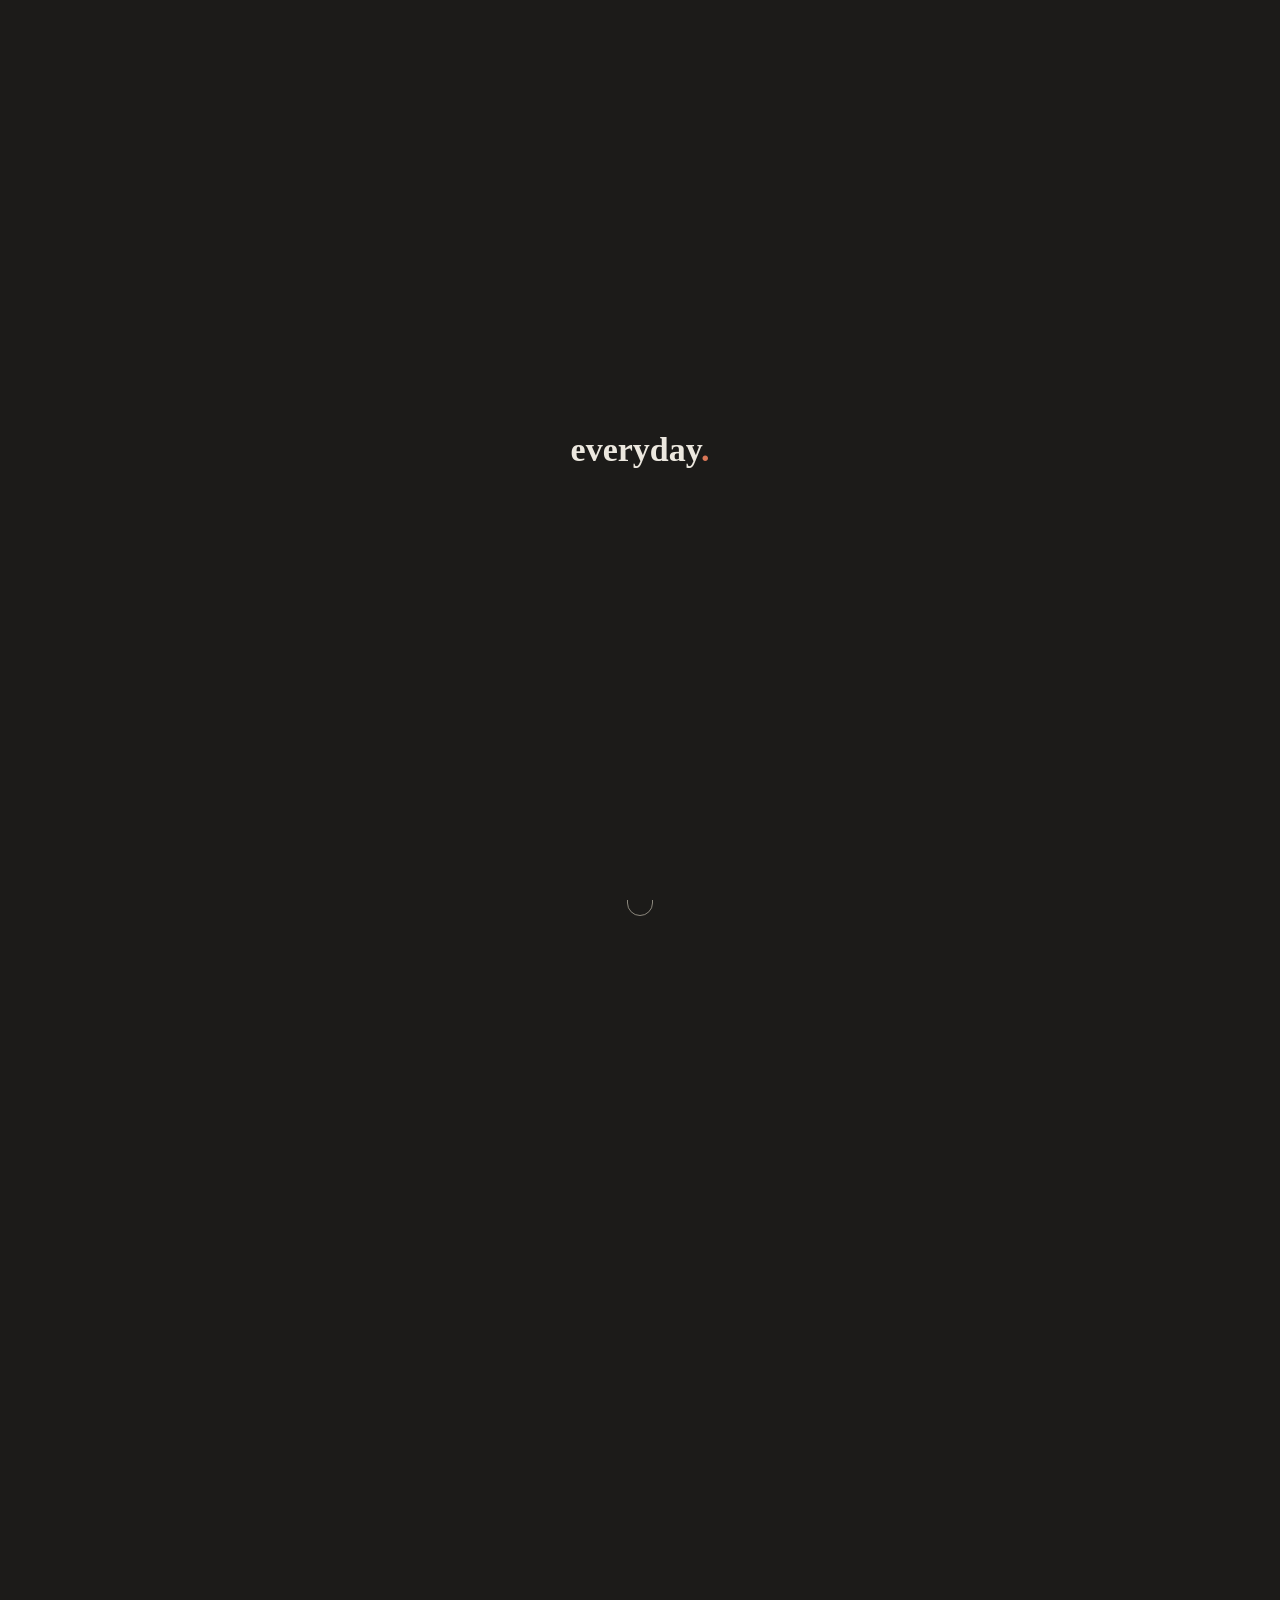
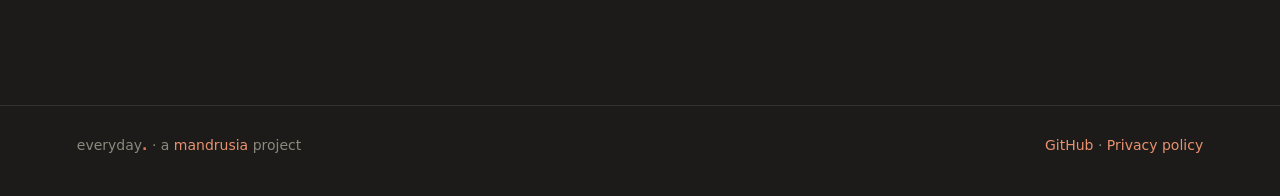
==== site/index.html @ 2f2ec6b8 "everyday. for Mac and Windows Native macOS app (SwiftUI), the Rust logic core and Tauri shell for Wi" ====
<!doctype html>
<html lang="en-AU">
<head>
<meta charset="utf-8">
<meta name="viewport" content="width=device-width, initial-scale=1">
<title>everyday. — mail, news and tasks in one calm place</title>
<meta name="description" content="A Mac app that sorts your inbox, reads the news you care about and writes your morning briefing. Open source, local-first, no account.">
<meta name="theme-color" content="#1c1b19">
<link rel="stylesheet" href="css/style.css">
<link rel="preload" href="assets/everyday-3d-icon.glb" as="fetch" crossorigin>
<script type="importmap">
{ "imports": { "three": "./vendor/three.module.min.js", "three/addons/": "./vendor/addons/" } }
</script>
<!-- DRAFT: placeholders to fill before launch are marked TODO in js/config.js -->
</head>
<body>
<div class="progress" aria-hidden="true"><i></i></div>
<canvas id="stage" aria-hidden="true"></canvas>
<div class="loading" id="loading" aria-hidden="true"><span>everyday<b>.</b></span></div>

<header class="nav" id="nav">
  <a class="brand" href="#top" aria-label="everyday. home">everyday<b>.</b></a>
  <nav aria-label="Primary">
    <a href="#mail">Mail</a><a href="#news">News</a><a href="#day">Your day</a><a href="#privacy">Privacy</a><a href="#get">Get it</a>
    <a class="pill" href="#get" data-buy>Get it · A$1</a>
  </nav>
</header>

<main id="top">
  <section class="panel hero left" data-pose="0.5 0 0.4 0.08 1.25">
    <div class="copy hero-copy">
      <p class="eyebrow reveal">For macOS · open source</p>
      <h1 class="reveal">Your mail, news and day.<br><em>In one calm place.</em></h1>
      <p class="lede reveal">everyday. sorts your inbox, reads the news you care about, and writes your morning briefing. It runs on your Mac with your own AI key. No account, no servers, no analytics.</p>
      <div class="cta reveal">
        <a class="btn primary" href="#get" data-buy>Get everyday. — A$1</a>
        <a class="btn" href="#get">Build it from source, free</a>
      </div>
      <p class="fine reveal">macOS 15 or later · Apple silicon and Intel</p>
    </div>
    <a class="scroll-hint" href="#mail" aria-label="Scroll to features"><span></span></a>
  </section>

  <section class="panel right" id="mail" data-pose="0.8 -0.68 -0.5 0.05 0.4">
    <div class="copy">
      <p class="eyebrow reveal">Mail</p>
      <h2 class="reveal">An inbox that triages itself.</h2>
      <p class="reveal">Every message is read and labelled: needs a reply, has a deadline, newsletter, promotion. The ones that matter float to the top, each with a one-line summary.</p>
      <ul class="ticks reveal">
        <li>Summaries of long threads, with the action items pulled out</li>
        <li>Reply drafts in three tones. You edit, you press send.</li>
        <li><strong>Never sends, archives or deletes without your approval</strong></li>
        <li>Connects with an app password: Gmail, iCloud, Fastmail, Yahoo or any IMAP server</li>
      </ul>
    </div>
    <figure class="shot reveal"><img src="img/today.jpg" alt="The Today screen of everyday. with a greeting, daily briefing, weather and priority lists" loading="lazy"><figcaption>Today: briefing, weather, inbox, news and tasks.</figcaption></figure>
  </section>

  <section class="panel left" id="news" data-pose="-0.8 -0.68 0.6 -0.06 0.4">
    <figure class="shot reveal"><img src="img/news.jpg" alt="The news reader of everyday. with a story list and a serif article view" loading="lazy"><figcaption>A reader built for long form, with a summary and the sources.</figcaption></figure>
    <div class="copy">
      <p class="eyebrow reveal">News</p>
      <h2 class="reveal">News that learns what you like.</h2>
      <p class="reveal">Real stories from sources you choose, with duplicates folded together and old stories dropped. Start by swiping through a deck: right for interested, left for not, up for love it.</p>
      <ul class="ticks reveal">
        <li>Summaries with a “why it matters” line, always linking the original</li>
        <li>Learns from what you read and save. All on your Mac.</li>
        <li>One story in ten comes from outside your usual bubble</li>
        <li>Add any RSS or Atom feed. Retrain whenever you like.</li>
      </ul>
    </div>
  </section>

  <section class="panel right" id="day" data-pose="0.8 -0.68 -1.0 0.1 0.4">
    <div class="copy">
      <p class="eyebrow reveal">Your day</p>
      <h2 class="reveal">Tasks found for you.<br>A briefing every morning.</h2>
      <p class="reveal">Deadlines and to-dos in your email become suggestions you accept or dismiss. Each morning the app writes a short note: what needs you, what’s on the calendar, the weather, and the stories that matter.</p>
      <ul class="ticks reveal">
        <li>Reminders and optional sync with Apple Reminders</li>
        <li>Ask the built-in assistant about your mail, tasks and news</li>
        <li>A menu bar item shows what needs you right now</li>
      </ul>
    </div>
    <div class="stack reveal" aria-hidden="true">
      <div class="chip a"><b>Needs reply</b> Dana · Thursday roadmap sync</div>
      <div class="chip b"><b>Deadline</b> Sign lease renewal · Fri</div>
      <div class="chip c"><b>Suggested task</b> Pay invoice #2041</div>
    </div>
  </section>

  <section class="panel left" id="privacy" data-pose="0.55 0 3.4 0.04 1.05">
    <div class="copy wide">
      <p class="eyebrow reveal">Privacy</p>
      <h2 class="reveal">Private by design.</h2>
      <p class="reveal">everyday. has no servers. Your mail, tasks and preferences live in a database on your Mac. Passwords and keys live in the macOS Keychain.</p>
      <div class="grid reveal">
        <div><h3>Stays on your Mac</h3><p>Mail, tasks, interests, saved stories and everything the app has learned about you.</p></div>
        <div><h3>Goes to your providers</h3><p>Mail from your mail provider. Articles from their publishers. Your city name to a weather service.</p></div>
        <div><h3>Goes to an AI only if you add a key</h3><p>You choose Gemini, Claude, OpenAI, a local model or Apple’s on-device model. A log shows every request and the exact text sent.</p></div>
        <div><h3>Never</h3><p>No account, no tracking, no analytics, no ads. The source is public so you can check.</p></div>
      </div>
    </div>
  </section>

  <section class="panel center" id="get" data-pose="0.9 0.62 0.3 0.1 0.45">
    <p class="eyebrow reveal">Get it</p>
    <h2 class="reveal">Same app, two ways.</h2>
    <div class="cards reveal">
      <article class="card feature">
        <h3>The app</h3>
        <p class="price">A$1</p>
        <p>A ready-to-run download. Drag to Applications and go. It helps keep the project alive.</p>
        <a class="btn primary" href="#" data-buy>Buy for A$1</a>
        <small>One-off payment. Updates included.</small>
      </article>
      <article class="card">
        <h3>The source</h3>
        <p class="price">Free</p>
        <p>Clone the repository and build it yourself. It’s the same code and the same app.</p>
        <pre><code>git clone <span data-repo-url>github.com/…/everyday</span>
cd everyday
./Scripts/bundle.sh</code></pre>
        <a class="btn" href="#" data-repo>View on GitHub</a>
        <small>Needs the Xcode command line tools.</small>
      </article>
    </div>
    <p class="fine reveal">For Apple silicon and Intel Macs on macOS 15 or later. Windows isn’t available yet.</p>
  </section>

  <section class="panel faq" data-pose="0.9 -0.7 0.2 0.1 0.4">
    <h2 class="reveal">Questions</h2>
    <div class="qa reveal">
      <details><summary>Why does macOS say it can’t verify the app?</summary><p>The app isn’t signed with a paid Apple Developer ID yet. Open it once with right-click → Open, or go to System Settings → Privacy &amp; Security and press “Open Anyway”. You only do this once. Building from source avoids the warning.</p></details>
      <details><summary>Which AI does it use, and what does that cost?</summary><p>Your own. Add a key for Gemini, Claude or OpenAI, point it at a local model such as Ollama, or use Apple’s on-device model. You pay your provider directly, and Gemini has a free tier. The app works without any AI too: news, tasks and the inbox still run.</p></details>
      <details><summary>Does my email get sent to an AI?</summary><p>Only if you add a key, and only what you can see in the activity log. You can send subject lines and short snippets instead of full bodies, and signatures and quoted replies are always stripped first.</p></details>
      <details><summary>Which mail accounts work?</summary><p>Anything with IMAP and an app password: Gmail, iCloud, Fastmail, Yahoo and more. Microsoft no longer allows app passwords on most Outlook accounts, so Outlook isn’t supported yet.</p></details>
      <details><summary>Is there a Windows version?</summary><p>Not yet. This version is built natively for the Mac.</p></details>
    </div>
  </section>
</main>

<footer class="foot">
  <span>everyday<b>.</b> · a <a href="https://mandrusia.tech">mandrusia</a> project</span>
  <span><a href="#" data-repo>GitHub</a> · <a href="privacy.html">Privacy policy</a></span>
</footer>

<script src="vendor/gsap.min.js"></script>
<script src="vendor/ScrollTrigger.min.js"></script>
<script type="module" src="js/main.js"></script>
</body>
</html>
---- site/css/style.css ----
:root {
  --bg: #1c1b19; --raised: #25231f; --line: #33312c; --text: #ece8df; --text2: #a39e92; --text3: #8c887d;
  --accent: #d97757; --accent-text: #e8916f; --on-accent: #1c1b19;
  --serif: ui-serif, "New York", "Iowan Old Style", Georgia, serif;
  --sans: -apple-system, BlinkMacSystemFont, "SF Pro Text", "Segoe UI", system-ui, sans-serif;
}
* { box-sizing: border-box; }
html { scroll-behavior: smooth; background: var(--bg); }
body { margin: 0; color: var(--text); font: 17px/1.6 var(--sans); -webkit-font-smoothing: antialiased; overflow-x: hidden; }
a { color: var(--accent-text); text-decoration: none; }
a:hover { text-decoration: underline; }
b, strong { font-weight: 600; }
:focus-visible { outline: 2px solid var(--accent); outline-offset: 3px; border-radius: 6px; }

#stage { position: fixed; inset: 0; width: 100vw; height: 100vh; z-index: 0; pointer-events: none; }
.no-webgl #stage { display: none; }
.loading { position: fixed; inset: 0; z-index: 50; display: grid; place-items: center; background: var(--bg); font: 600 34px var(--serif); transition: opacity .6s ease .1s, visibility .6s; }
.loading b { color: var(--accent); }
.loaded .loading { opacity: 0; visibility: hidden; }

.progress { position: fixed; top: 0; left: 0; right: 0; height: 2px; z-index: 40; }
.progress i { display: block; height: 100%; width: 100%; background: var(--accent); transform-origin: left; transform: scaleX(0); }

.nav { position: fixed; top: 0; left: 0; right: 0; z-index: 30; display: flex; align-items: center; justify-content: space-between; padding: 16px clamp(18px, 4vw, 48px); transition: background .3s, backdrop-filter .3s, border-color .3s; border-bottom: 1px solid transparent; }
.nav.solid { background: rgba(28, 27, 25, .82); backdrop-filter: blur(14px); -webkit-backdrop-filter: blur(14px); border-color: var(--line); }
.brand { font: 600 24px var(--serif); color: var(--text); }
.brand b, .foot b { color: var(--accent); }
.nav nav { display: flex; align-items: center; gap: 22px; font-size: 15px; }
.nav nav a { color: var(--text2); }
.nav nav a:hover { color: var(--text); text-decoration: none; }
.pill { color: var(--on-accent) !important; background: var(--accent); padding: 7px 16px; border-radius: 999px; font-weight: 600; transition: transform .2s; }
.pill:hover { transform: translateY(-1px); }

main { position: relative; z-index: 2; }
.panel { min-height: 100vh; display: flex; align-items: center; gap: clamp(24px, 5vw, 80px); padding: 110px clamp(20px, 6vw, 96px); position: relative; }
.panel.center { flex-direction: column; justify-content: center; text-align: center; }
.panel.right { flex-direction: row; justify-content: flex-end; }
.panel.left { justify-content: flex-start; }
.copy { max-width: 520px; }
.copy.wide { max-width: 760px; }
.eyebrow { margin: 0 0 12px; font: 600 12.5px/1 var(--sans); letter-spacing: .16em; text-transform: uppercase; color: var(--accent-text); }
h1, h2, h3 { font-family: var(--serif); font-weight: 450; letter-spacing: -.015em; margin: 0 0 .5em; line-height: 1.08; }
h1 { font-size: clamp(42px, 7.2vw, 96px); }
h1 em, h2 em { font-weight: 400; }
h2 { font-size: clamp(32px, 4.4vw, 58px); }
h3 { font-size: 22px; font-weight: 500; }
p { margin: 0 0 1em; color: var(--text2); }
.lede { max-width: 640px; font-size: clamp(17px, 1.7vw, 21px); }
.fine { font-size: 14px; color: var(--text3); }
.cta { display: flex; flex-wrap: wrap; gap: 12px; margin: 8px 0 18px; }
.center .cta { justify-content: center; }
.hero-copy { max-width: 600px; }
.btn { display: inline-flex; align-items: center; justify-content: center; min-height: 46px; padding: 0 22px; border-radius: 10px; background: #2d2b27; color: var(--text); font-weight: 600; font-size: 16px; border: 1px solid var(--line); transition: transform .2s, background .2s; }
.btn:hover { text-decoration: none; transform: translateY(-2px); background: #34322d; }
.btn.primary { background: var(--accent); color: var(--on-accent); border-color: transparent; }
.btn.primary:hover { background: #e48a6c; }

.ticks { list-style: none; padding: 0; margin: 0; display: grid; gap: 10px; }
.ticks li { position: relative; padding-left: 28px; color: var(--text2); }
.ticks li::before { content: ""; position: absolute; left: 4px; top: .62em; width: 8px; height: 8px; border-radius: 50%; background: var(--accent); }
.ticks strong { color: var(--text); }

.shot { margin: 0; flex: 1 1 0; min-width: 0; max-width: 640px; }
.shot img { width: 100%; display: block; border-radius: 12px; border: 1px solid var(--line); background: var(--raised); transition: transform .5s cubic-bezier(.2, .7, .2, 1); }
.shot:hover img { transform: translateY(-4px) scale(1.01); }
.shot figcaption { margin-top: 10px; font-size: 14px; color: var(--text3); }

.stack { display: grid; gap: 12px; flex: 0 1 360px; }
.chip { background: var(--raised); border: 1px solid var(--line); border-radius: 12px; padding: 14px 16px; color: var(--text2); font-size: 15px; transition: transform .4s cubic-bezier(.2, .7, .2, 1); }
.chip b { display: inline-block; margin-right: 8px; padding: 1px 8px; border-radius: 5px; font-size: 12px; background: #3b2a22; color: #e8a184; }
.chip.b b { background: #3e2523; color: #ee9e96; } .chip.c b { background: #26303a; color: #9dbad0; }
.stack:hover .chip.a { transform: translateX(8px); } .stack:hover .chip.b { transform: translateX(-6px); } .stack:hover .chip.c { transform: translateX(10px); }

.grid { display: grid; grid-template-columns: repeat(2, minmax(0, 1fr)); gap: 14px; margin-top: 18px; }
.grid > div { background: rgba(37, 35, 31, .86); border: 1px solid var(--line); border-radius: 12px; padding: 18px 20px; transition: transform .3s, border-color .3s; }
.grid > div:hover { transform: translateY(-3px); border-color: #4a463f; }
.grid h3 { font-size: 18px; margin-bottom: .3em; } .grid p { margin: 0; font-size: 15px; }

.cards { display: grid; grid-template-columns: repeat(2, minmax(0, 340px)); gap: 18px; margin: 20px 0; text-align: left; }
.card { background: rgba(37, 35, 31, .9); border: 1px solid var(--line); border-radius: 16px; padding: 26px; display: flex; flex-direction: column; gap: 4px; transition: transform .35s cubic-bezier(.2, .7, .2, 1), border-color .3s; transform-style: preserve-3d; }
.card:hover { transform: translateY(-4px); border-color: #4a463f; }
.card.feature { border-color: rgba(217, 119, 87, .55); }
.card .price { font: 450 54px/1 var(--serif); color: var(--text); margin: 4px 0 10px; }
.card pre { margin: 6px 0 14px; padding: 12px 14px; background: #171614; border: 1px solid var(--line); border-radius: 10px; overflow-x: auto; font: 13px/1.5 ui-monospace, "SF Mono", Menlo, monospace; color: var(--text2); }
.card small { margin-top: 10px; color: var(--text3); }
.card .btn { margin-top: auto; }

.faq { flex-direction: column; align-items: flex-start; justify-content: center; }
.qa { width: min(760px, 100%); }
details { border-top: 1px solid var(--line); padding: 4px 0; }
details:last-child { border-bottom: 1px solid var(--line); }
summary { cursor: pointer; list-style: none; padding: 16px 28px 16px 0; font: 500 19px var(--serif); position: relative; color: var(--text); }
summary::-webkit-details-marker { display: none; }
summary::after { content: "+"; position: absolute; right: 4px; top: 50%; transform: translateY(-50%); font: 300 26px var(--sans); color: var(--accent-text); transition: transform .25s; }
details[open] summary::after { transform: translateY(-50%) rotate(45deg); }
details p { padding-bottom: 8px; }

.foot { position: relative; z-index: 2; display: flex; justify-content: space-between; flex-wrap: wrap; gap: 8px; padding: 28px clamp(20px, 6vw, 96px) 40px; color: var(--text3); font-size: 14px; border-top: 1px solid var(--line); background: var(--bg); }

.scroll-hint { position: absolute; bottom: 28px; left: 50%; width: 26px; height: 42px; margin-left: -13px; border: 1.5px solid var(--text3); border-radius: 14px; }
.scroll-hint span { position: absolute; left: 50%; top: 8px; width: 3px; height: 8px; margin-left: -1.5px; border-radius: 2px; background: var(--accent); animation: wheel 1.8s ease-in-out infinite; }
@keyframes wheel { 0% { opacity: 0; transform: translateY(0); } 30% { opacity: 1; } 100% { opacity: 0; transform: translateY(14px); } }

.reveal { opacity: 0; transform: translateY(28px); transition: opacity .8s cubic-bezier(.2, .7, .2, 1), transform .8s cubic-bezier(.2, .7, .2, 1); }
.reveal.in { opacity: 1; transform: none; }
.copy .reveal:nth-child(2) { transition-delay: .07s; } .copy .reveal:nth-child(3) { transition-delay: .14s; } .copy .reveal:nth-child(4) { transition-delay: .21s; }

@media (max-width: 860px) {
  .nav nav a:not(.pill) { display: none; }
  .panel, .panel.right, .panel.left { flex-direction: column; justify-content: center; align-items: flex-start; padding-top: 100px; }
  .panel.right .copy, .panel.left .copy { order: 0; background: rgba(28, 27, 25, .78); border-radius: 16px; padding: 18px; margin: -18px; }
  .panel.center { align-items: center; }
  .grid, .cards { grid-template-columns: 1fr; }
  .shot { max-width: 100%; }
}
@media (prefers-reduced-motion: reduce) {
  html { scroll-behavior: auto; }
  .reveal { opacity: 1; transform: none; transition: none; }
  .scroll-hint span { animation: none; }
}
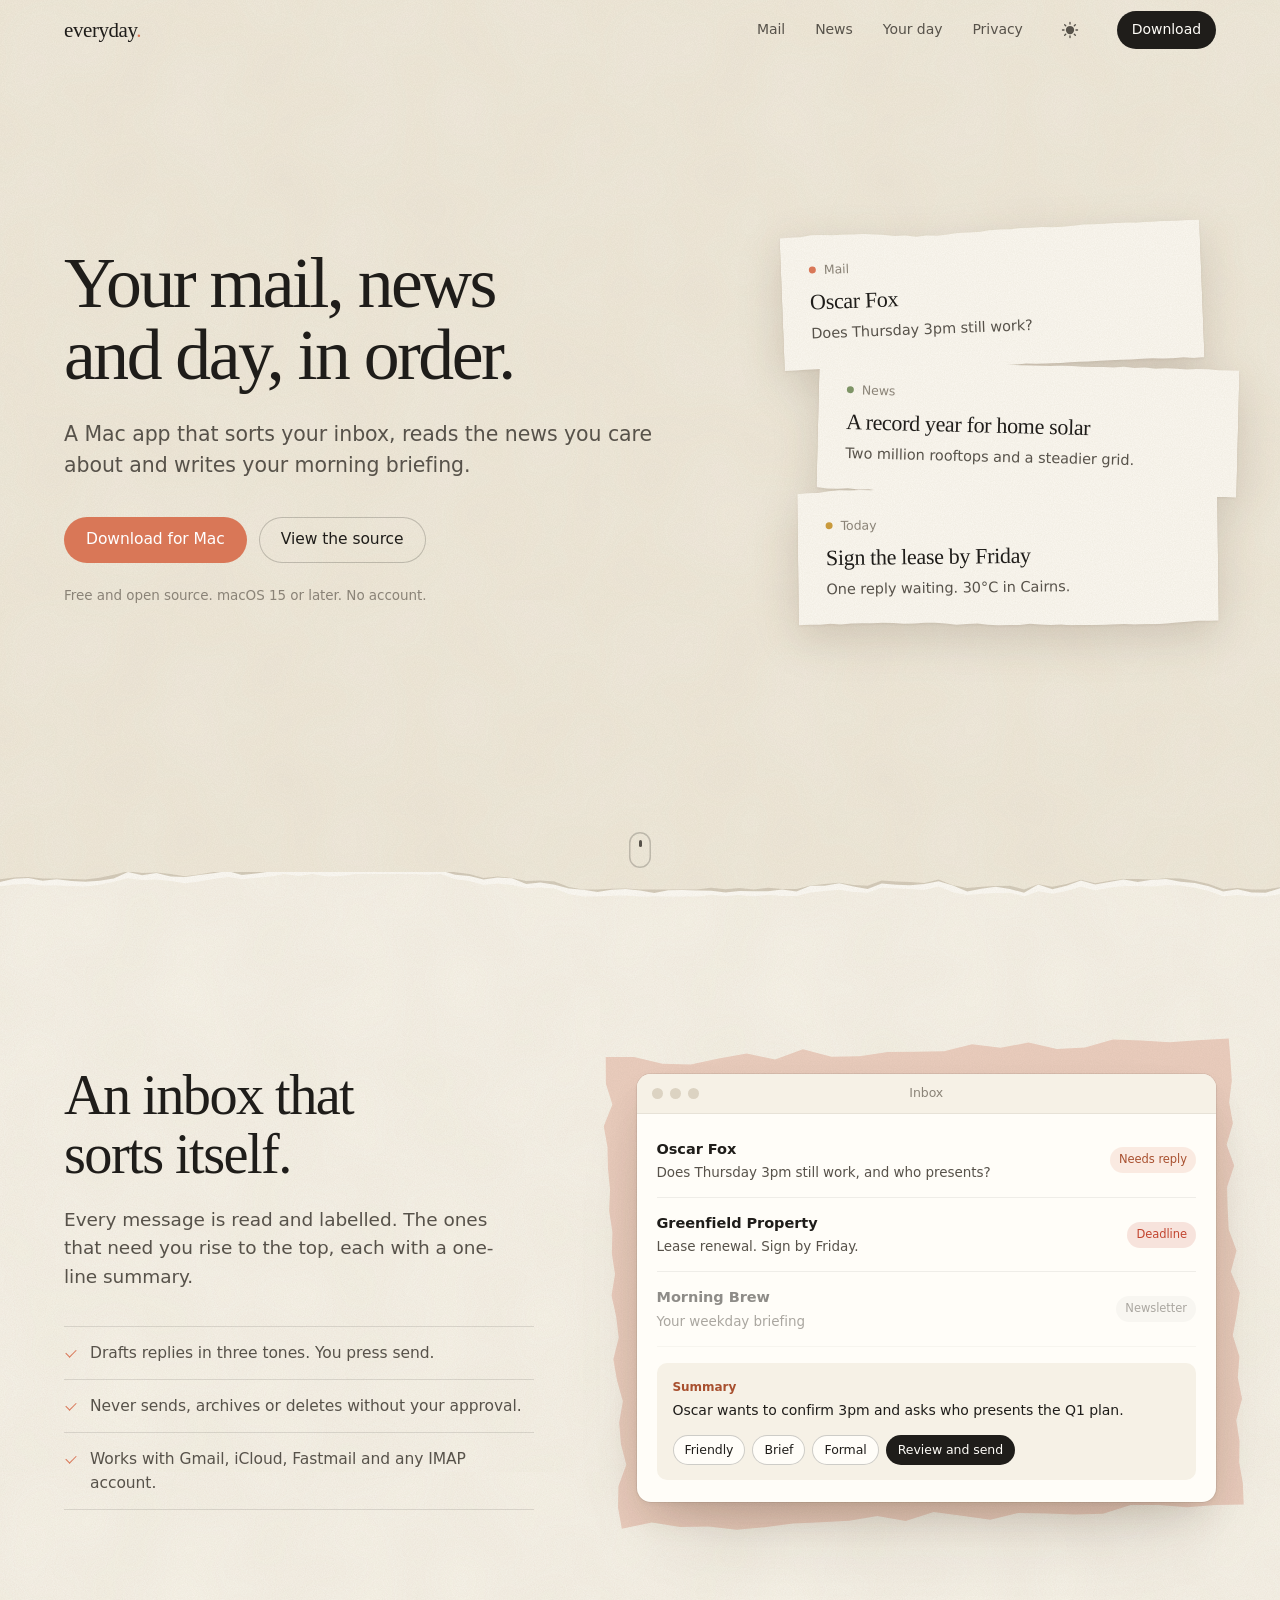
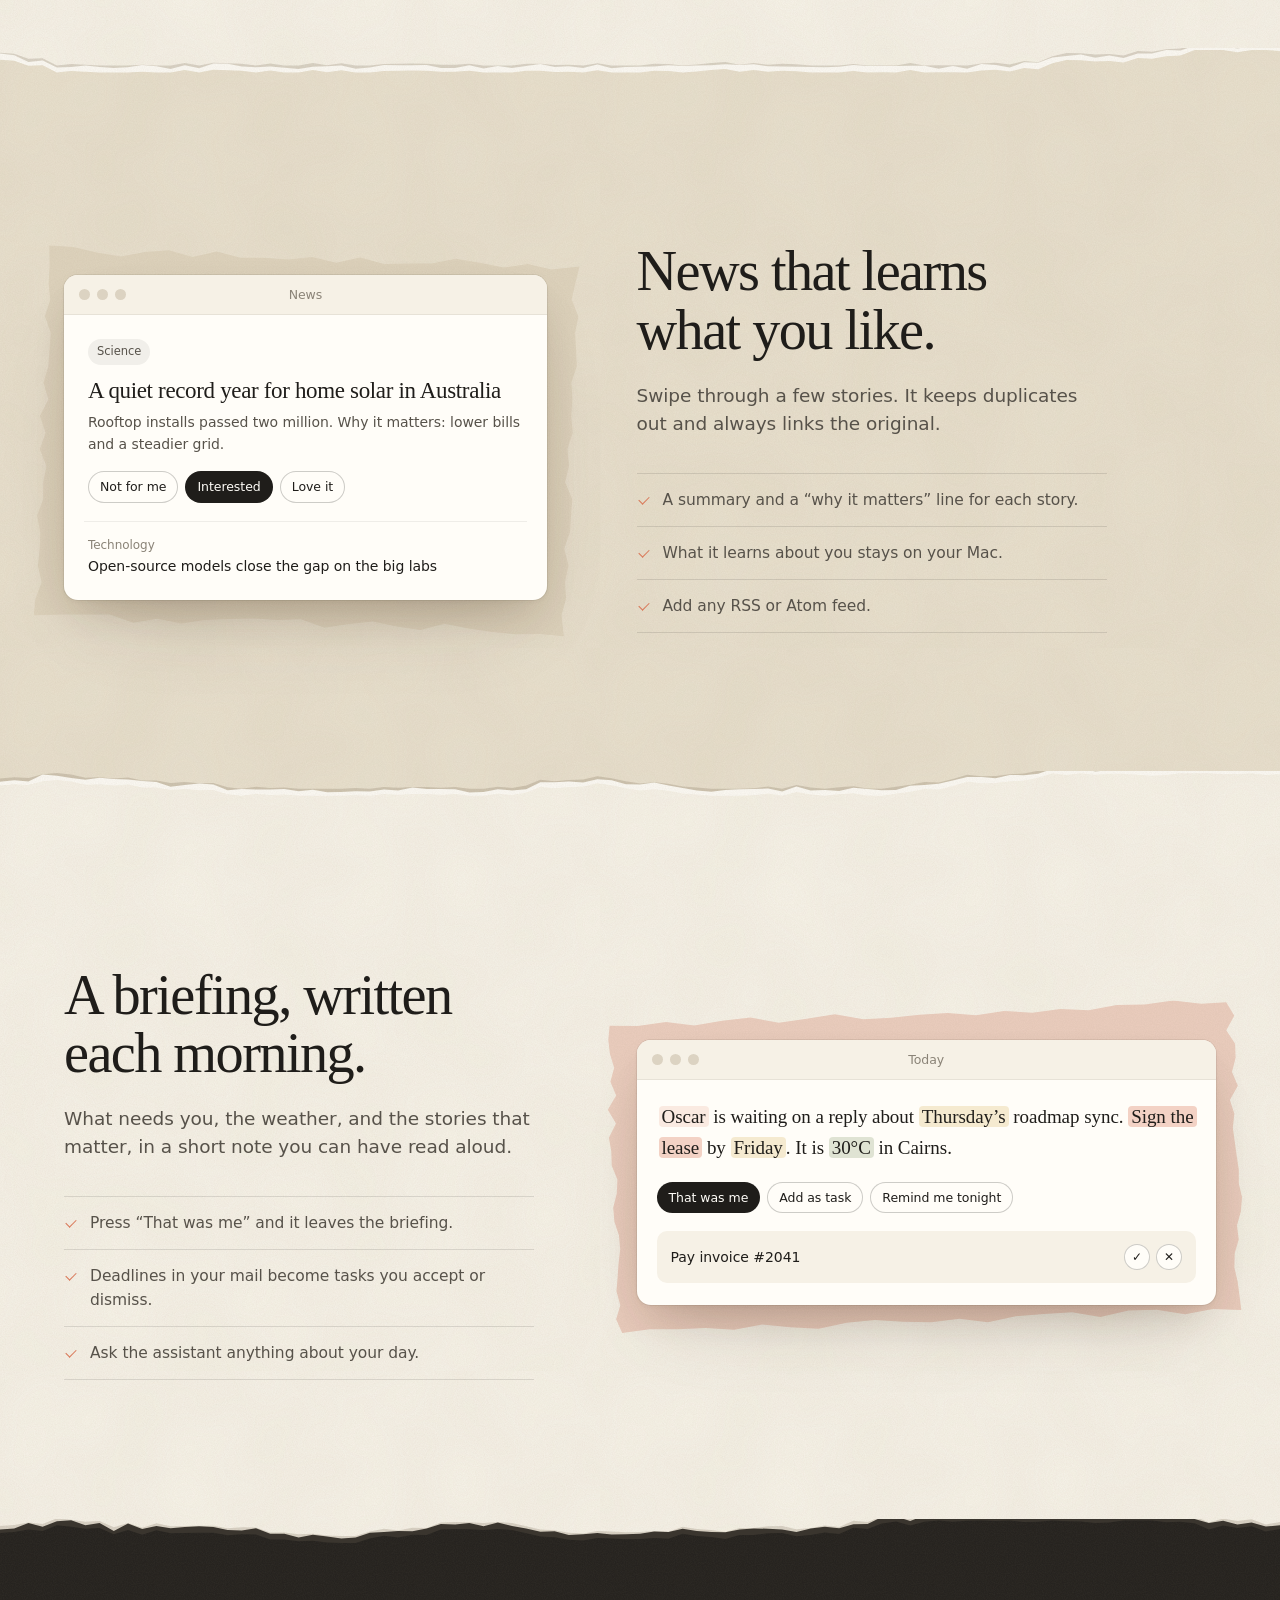
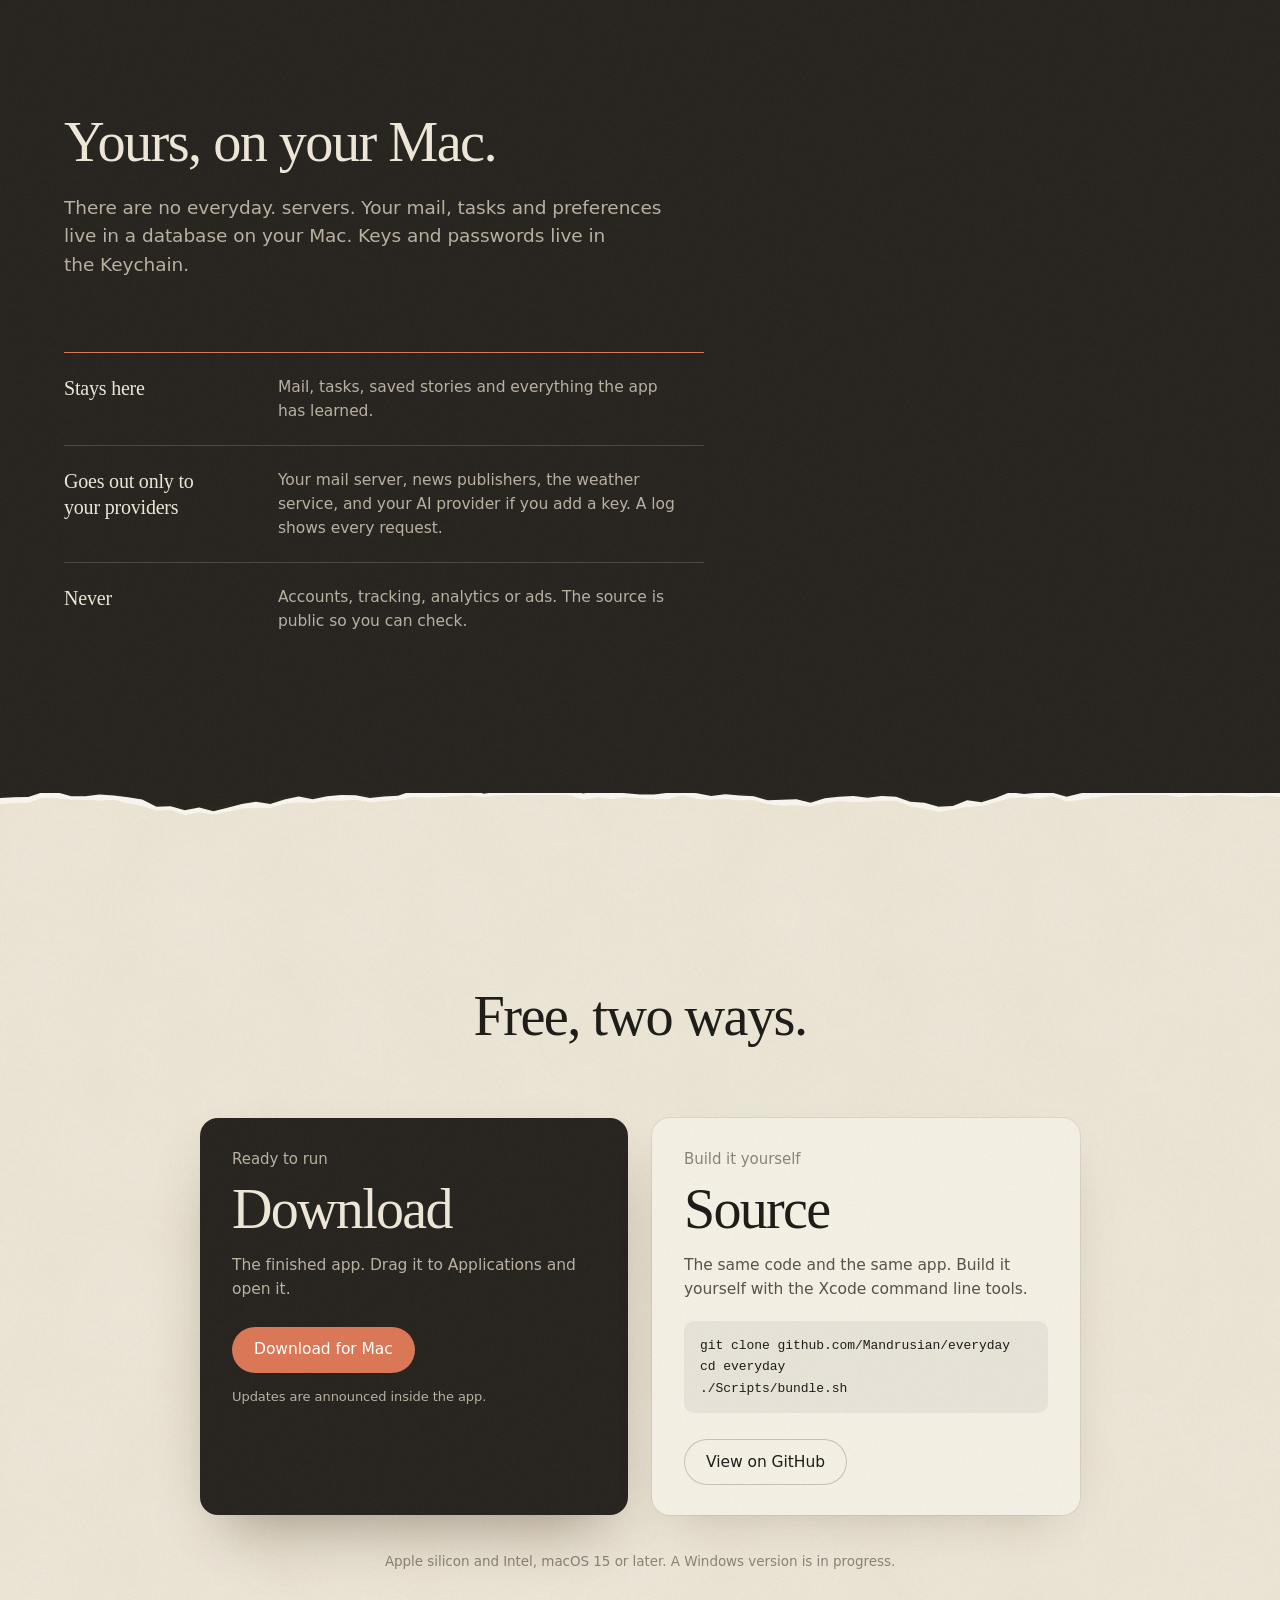
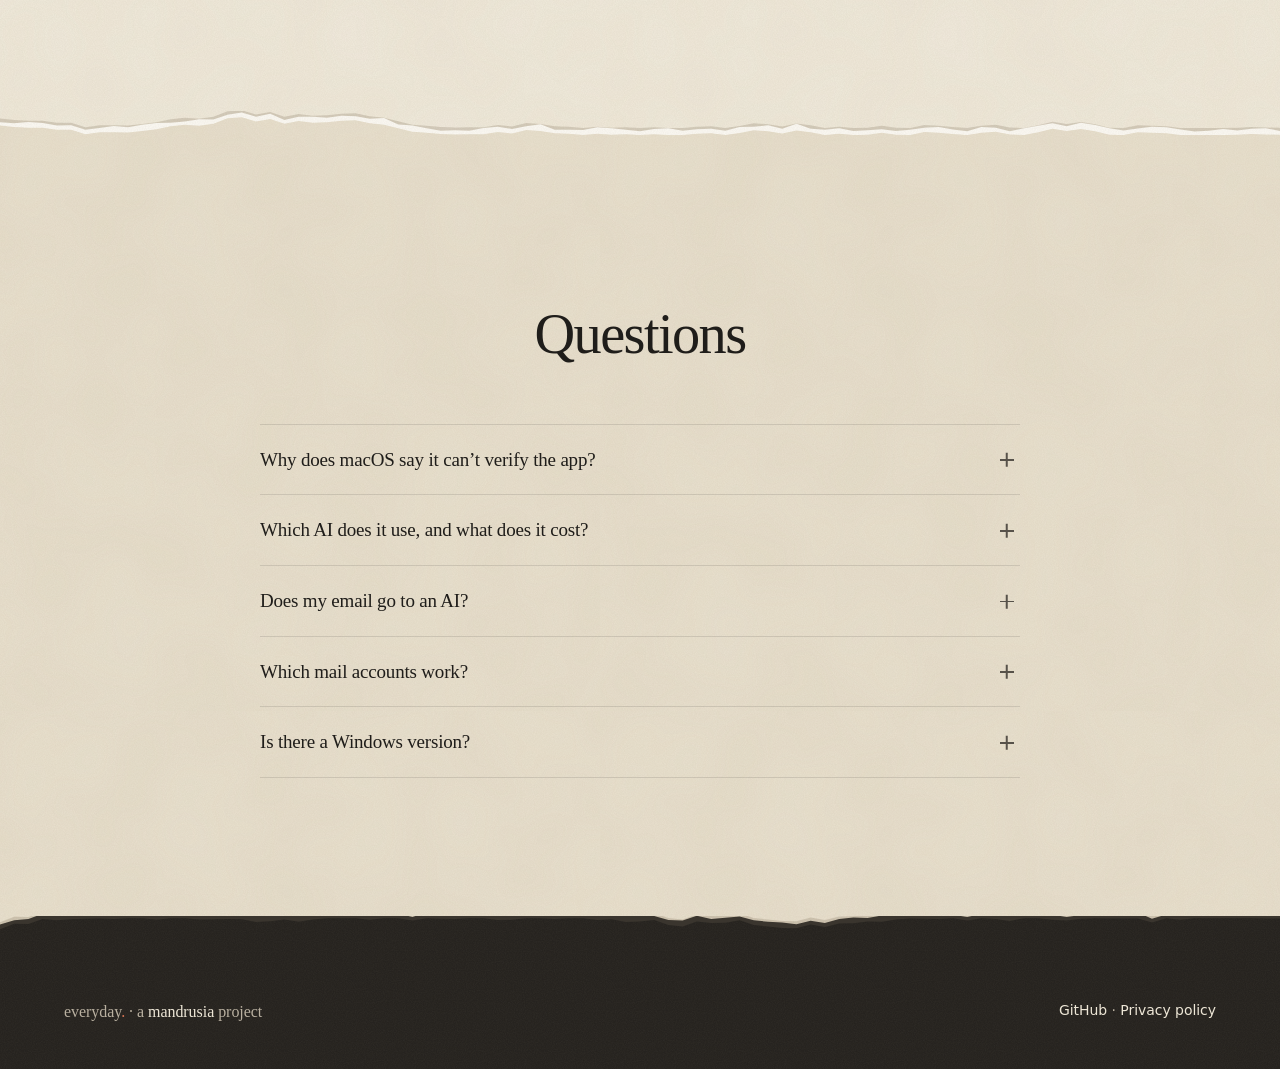
==== commit 5432b8fe: "Redesign the site, make everyday. free, polish the README - Site: paper textures, torn-paper section" ====
--- a/site/index.html
+++ b/site/index.html
@@ -3,150 +3,181 @@
 <head>
 <meta charset="utf-8">
 <meta name="viewport" content="width=device-width, initial-scale=1">
-<title>everyday. — mail, news and tasks in one calm place</title>
+<title>everyday. | Mail, news and your day, in order</title>
 <meta name="description" content="A Mac app that sorts your inbox, reads the news you care about and writes your morning briefing. Open source, local-first, no account.">
-<meta name="theme-color" content="#1c1b19">
+<meta name="theme-color" content="#f1ebdd">
+<meta name="color-scheme" content="light dark">
+<script>(function(){var d=document.documentElement,t=null;d.classList.add('js');try{t=localStorage.getItem('theme')}catch(e){}if(t==='light'||t==='dark')d.dataset.theme=t;d.dataset.mode=t||(matchMedia('(prefers-color-scheme: dark)').matches?'dark':'light')})()</script>
 <link rel="stylesheet" href="css/style.css">
-<link rel="preload" href="assets/everyday-3d-icon.glb" as="fetch" crossorigin>
-<script type="importmap">
-{ "imports": { "three": "./vendor/three.module.min.js", "three/addons/": "./vendor/addons/" } }
-</script>
 <!-- DRAFT: placeholders to fill before launch are marked TODO in js/config.js -->
 </head>
 <body>
 <div class="progress" aria-hidden="true"><i></i></div>
-<canvas id="stage" aria-hidden="true"></canvas>
-<div class="loading" id="loading" aria-hidden="true"><span>everyday<b>.</b></span></div>
 
 <header class="nav" id="nav">
   <a class="brand" href="#top" aria-label="everyday. home">everyday<b>.</b></a>
   <nav aria-label="Primary">
-    <a href="#mail">Mail</a><a href="#news">News</a><a href="#day">Your day</a><a href="#privacy">Privacy</a><a href="#get">Get it</a>
-    <a class="pill" href="#get" data-buy>Get it · A$1</a>
+    <a href="#mail">Mail</a><a href="#news">News</a><a href="#day">Your day</a><a href="#privacy">Privacy</a>
+    <button class="theme" type="button" aria-label="Switch to dark mode"><svg viewBox="0 0 24 24" aria-hidden="true"><mask id="moon"><rect width="24" height="24" fill="#fff"/><circle class="cut" cx="25" cy="3" r="7" fill="#000"/></mask><circle cx="12" cy="12" r="5.5" fill="currentColor" mask="url(#moon)"/><path class="rays" d="M12 2v2M12 20v2M2 12h2M20 12h2M4.9 4.9l1.4 1.4M17.7 17.7l1.4 1.4M4.9 19.1l1.4-1.4M17.7 6.3l1.4-1.4" stroke="currentColor" stroke-width="1.8" stroke-linecap="round"/></svg></button>
+    <a class="pill" href="#get" data-download>Download</a>
   </nav>
 </header>
 
 <main id="top">
-  <section class="panel hero left" data-pose="0.5 0 0.4 0.08 1.25">
-    <div class="copy hero-copy">
-      <p class="eyebrow reveal">For macOS · open source</p>
-      <h1 class="reveal">Your mail, news and day.<br><em>In one calm place.</em></h1>
-      <p class="lede reveal">everyday. sorts your inbox, reads the news you care about, and writes your morning briefing. It runs on your Mac with your own AI key. No account, no servers, no analytics.</p>
-      <div class="cta reveal">
-        <a class="btn primary" href="#get" data-buy>Get everyday. — A$1</a>
-        <a class="btn" href="#get">Build it from source, free</a>
+
+  <section class="sheet hero">
+    <div class="bg" aria-hidden="true"></div>
+    <div class="wrap hero-grid">
+      <div class="hero-copy">
+        <h1 class="hl">Your mail, news<br>and day, in order.</h1>
+        <p class="lede hl">A Mac app that sorts your inbox, reads the news you care about and writes your morning briefing.</p>
+        <div class="cta hl">
+          <a class="btn primary" href="#get" data-download>Download for Mac</a>
+          <a class="btn" href="#get" data-repo>View the source</a>
+        </div>
+        <p class="fine hl">Free and open source. macOS 15 or later. No account.</p>
       </div>
-      <p class="fine reveal">macOS 15 or later · Apple silicon and Intel</p>
+      <div class="slips" aria-hidden="true">
+        <div class="slip s1"><span class="k"><i></i>Mail</span><b>Oscar Fox</b><p>Does Thursday 3pm still work?</p></div>
+        <div class="slip s2"><span class="k"><i></i>News</span><b>A record year for home solar</b><p>Two million rooftops and a steadier grid.</p></div>
+        <div class="slip s3"><span class="k"><i></i>Today</span><b>Sign the lease by Friday</b><p>One reply waiting. 30°C in Cairns.</p></div>
+      </div>
     </div>
     <a class="scroll-hint" href="#mail" aria-label="Scroll to features"><span></span></a>
   </section>
 
-  <section class="panel right" id="mail" data-pose="0.8 -0.68 -0.5 0.05 0.4">
-    <div class="copy">
-      <p class="eyebrow reveal">Mail</p>
-      <h2 class="reveal">An inbox that triages itself.</h2>
-      <p class="reveal">Every message is read and labelled: needs a reply, has a deadline, newsletter, promotion. The ones that matter float to the top, each with a one-line summary.</p>
-      <ul class="ticks reveal">
-        <li>Summaries of long threads, with the action items pulled out</li>
-        <li>Reply drafts in three tones. You edit, you press send.</li>
-        <li><strong>Never sends, archives or deletes without your approval</strong></li>
-        <li>Connects with an app password: Gmail, iCloud, Fastmail, Yahoo or any IMAP server</li>
-      </ul>
-    </div>
-    <figure class="shot reveal"><img src="img/today.jpg" alt="The Today screen of everyday. with a greeting, daily briefing, weather and priority lists" loading="lazy"><figcaption>Today: briefing, weather, inbox, news and tasks.</figcaption></figure>
-  </section>
-
-  <section class="panel left" id="news" data-pose="-0.8 -0.68 0.6 -0.06 0.4">
-    <figure class="shot reveal"><img src="img/news.jpg" alt="The news reader of everyday. with a story list and a serif article view" loading="lazy"><figcaption>A reader built for long form, with a summary and the sources.</figcaption></figure>
-    <div class="copy">
-      <p class="eyebrow reveal">News</p>
-      <h2 class="reveal">News that learns what you like.</h2>
-      <p class="reveal">Real stories from sources you choose, with duplicates folded together and old stories dropped. Start by swiping through a deck: right for interested, left for not, up for love it.</p>
-      <ul class="ticks reveal">
-        <li>Summaries with a “why it matters” line, always linking the original</li>
-        <li>Learns from what you read and save. All on your Mac.</li>
-        <li>One story in ten comes from outside your usual bubble</li>
-        <li>Add any RSS or Atom feed. Retrain whenever you like.</li>
-      </ul>
+  <section class="sheet" id="mail" data-tear="1">
+    <div class="bg" aria-hidden="true"></div>
+    <div class="wrap split">
+      <div class="copy">
+        <h2>An inbox that sorts itself.</h2>
+        <p>Every message is read and labelled. The ones that need you rise to the top, each with a one-line summary.</p>
+        <ul class="facts">
+          <li>Drafts replies in three tones. You press send.</li>
+          <li>Never sends, archives or deletes without your approval.</li>
+          <li>Works with Gmail, iCloud, Fastmail and any IMAP account.</li>
+        </ul>
+      </div>
+      <figure class="win reveal" aria-label="The inbox: two conversations that need you at the top, a newsletter below">
+        <div class="bar"><i></i><i></i><i></i><span>Inbox</span></div>
+        <div class="ui">
+          <div class="mrow"><div><b>Oscar Fox</b><small>Does Thursday 3pm still work, and who presents?</small></div><span class="tag clay">Needs reply</span></div>
+          <div class="mrow"><div><b>Greenfield Property</b><small>Lease renewal. Sign by Friday.</small></div><span class="tag red">Deadline</span></div>
+          <div class="mrow dim"><div><b>Morning Brew</b><small>Your weekday briefing</small></div><span class="tag">Newsletter</span></div>
+          <div class="sum"><span class="k">Summary</span>Oscar wants to confirm 3pm and asks who presents the Q1 plan.<div class="btns"><span>Friendly</span><span>Brief</span><span>Formal</span><span class="go">Review and send</span></div></div>
+        </div>
+      </figure>
     </div>
   </section>
 
-  <section class="panel right" id="day" data-pose="0.8 -0.68 -1.0 0.1 0.4">
-    <div class="copy">
-      <p class="eyebrow reveal">Your day</p>
-      <h2 class="reveal">Tasks found for you.<br>A briefing every morning.</h2>
-      <p class="reveal">Deadlines and to-dos in your email become suggestions you accept or dismiss. Each morning the app writes a short note: what needs you, what’s on the calendar, the weather, and the stories that matter.</p>
-      <ul class="ticks reveal">
-        <li>Reminders and optional sync with Apple Reminders</li>
-        <li>Ask the built-in assistant about your mail, tasks and news</li>
-        <li>A menu bar item shows what needs you right now</li>
-      </ul>
-    </div>
-    <div class="stack reveal" aria-hidden="true">
-      <div class="chip a"><b>Needs reply</b> Dana · Thursday roadmap sync</div>
-      <div class="chip b"><b>Deadline</b> Sign lease renewal · Fri</div>
-      <div class="chip c"><b>Suggested task</b> Pay invoice #2041</div>
+  <section class="sheet" id="news" data-tear="2">
+    <div class="bg" aria-hidden="true"></div>
+    <div class="wrap split flip">
+      <div class="copy">
+        <h2>News that learns what you like.</h2>
+        <p>Swipe through a few stories. It keeps duplicates out and always links the original.</p>
+        <ul class="facts">
+          <li>A summary and a “why it matters” line for each story.</li>
+          <li>What it learns about you stays on your Mac.</li>
+          <li>Add any RSS or Atom feed.</li>
+        </ul>
+      </div>
+      <figure class="win reveal" aria-label="A news card with swipe buttons">
+        <div class="bar"><i></i><i></i><i></i><span>News</span></div>
+        <div class="ui">
+          <div class="ncard"><span class="tag">Science</span><h3>A quiet record year for home solar in Australia</h3><p>Rooftop installs passed two million. Why it matters: lower bills and a steadier grid.</p>
+            <div class="btns"><span>Not for me</span><span class="go">Interested</span><span>Love it</span></div></div>
+          <div class="nrow"><small>Technology</small>Open-source models close the gap on the big labs</div>
+        </div>
+      </figure>
     </div>
   </section>
 
-  <section class="panel left" id="privacy" data-pose="0.55 0 3.4 0.04 1.05">
-    <div class="copy wide">
-      <p class="eyebrow reveal">Privacy</p>
-      <h2 class="reveal">Private by design.</h2>
-      <p class="reveal">everyday. has no servers. Your mail, tasks and preferences live in a database on your Mac. Passwords and keys live in the macOS Keychain.</p>
-      <div class="grid reveal">
-        <div><h3>Stays on your Mac</h3><p>Mail, tasks, interests, saved stories and everything the app has learned about you.</p></div>
-        <div><h3>Goes to your providers</h3><p>Mail from your mail provider. Articles from their publishers. Your city name to a weather service.</p></div>
-        <div><h3>Goes to an AI only if you add a key</h3><p>You choose Gemini, Claude, OpenAI, a local model or Apple’s on-device model. A log shows every request and the exact text sent.</p></div>
-        <div><h3>Never</h3><p>No account, no tracking, no analytics, no ads. The source is public so you can check.</p></div>
+  <section class="sheet" id="day" data-tear="3">
+    <div class="bg" aria-hidden="true"></div>
+    <div class="wrap split">
+      <div class="copy">
+        <h2>A briefing, written each morning.</h2>
+        <p>What needs you, the weather, and the stories that matter, in a short note you can have read aloud.</p>
+        <ul class="facts">
+          <li>Press “That was me” and it leaves the briefing.</li>
+          <li>Deadlines in your mail become tasks you accept or dismiss.</li>
+          <li>Ask the assistant anything about your day.</li>
+        </ul>
+      </div>
+      <figure class="win reveal" aria-label="The daily briefing with reply buttons">
+        <div class="bar"><i></i><i></i><i></i><span>Today</span></div>
+        <div class="ui">
+          <p class="brief"><span class="hp">Oscar</span> is waiting on a reply about <span class="hd">Thursday’s</span> roadmap sync. <span class="hu">Sign the lease</span> by <span class="hd">Friday</span>. It is <span class="hn">30°C</span> in Cairns.</p>
+          <div class="btns left"><span class="go">That was me</span><span>Add as task</span><span>Remind me tonight</span></div>
+          <div class="trow"><span>Pay invoice #2041</span><span class="x"><b>✓</b><b>✕</b></span></div>
+        </div>
+      </figure>
+    </div>
+  </section>
+
+  <section class="sheet ink" id="privacy" data-tear="4">
+    <div class="bg" aria-hidden="true"></div>
+    <div class="wrap">
+      <h2>Yours, on your Mac.</h2>
+      <p class="sub">There are no everyday. servers. Your mail, tasks and preferences live in a database on your Mac. Keys and passwords live in the Keychain.</p>
+      <div class="trio">
+        <div><h3>Stays here</h3><p>Mail, tasks, saved stories and everything the app has learned.</p></div>
+        <div><h3>Goes out only to your providers</h3><p>Your mail server, news publishers, the weather service, and your AI provider if you add a key. A log shows every request.</p></div>
+        <div><h3>Never</h3><p>Accounts, tracking, analytics or ads. The source is public so you can check.</p></div>
       </div>
     </div>
   </section>
 
-  <section class="panel center" id="get" data-pose="0.9 0.62 0.3 0.1 0.45">
-    <p class="eyebrow reveal">Get it</p>
-    <h2 class="reveal">Same app, two ways.</h2>
-    <div class="cards reveal">
-      <article class="card feature">
-        <h3>The app</h3>
-        <p class="price">A$1</p>
-        <p>A ready-to-run download. Drag to Applications and go. It helps keep the project alive.</p>
-        <a class="btn primary" href="#" data-buy>Buy for A$1</a>
-        <small>One-off payment. Updates included.</small>
-      </article>
-      <article class="card">
-        <h3>The source</h3>
-        <p class="price">Free</p>
-        <p>Clone the repository and build it yourself. It’s the same code and the same app.</p>
-        <pre><code>git clone <span data-repo-url>github.com/…/everyday</span>
+  <section class="sheet" id="get" data-tear="5">
+    <div class="bg" aria-hidden="true"></div>
+    <div class="wrap center">
+      <h2>Free, two ways.</h2>
+      <div class="tickets">
+        <article class="ticket feature">
+          <h3>Ready to run</h3>
+          <p class="price">Download</p>
+          <p>The finished app. Drag it to Applications and open it.</p>
+          <a class="btn primary" href="#" data-download>Download for Mac</a>
+          <small>Updates are announced inside the app.</small>
+        </article>
+        <article class="ticket">
+          <h3>Build it yourself</h3>
+          <p class="price">Source</p>
+          <p>The same code and the same app. Build it yourself with the Xcode command line tools.</p>
+          <pre><code>git clone <span data-repo-url>github.com/…/everyday</span>
 cd everyday
 ./Scripts/bundle.sh</code></pre>
-        <a class="btn" href="#" data-repo>View on GitHub</a>
-        <small>Needs the Xcode command line tools.</small>
-      </article>
+          <a class="btn" href="#" data-repo>View on GitHub</a>
+        </article>
+      </div>
+      <p class="fine">Apple silicon and Intel, macOS 15 or later. A Windows version is in progress.</p>
     </div>
-    <p class="fine reveal">For Apple silicon and Intel Macs on macOS 15 or later. Windows isn’t available yet.</p>
   </section>
 
-  <section class="panel faq" data-pose="0.9 -0.7 0.2 0.1 0.4">
-    <h2 class="reveal">Questions</h2>
-    <div class="qa reveal">
-      <details><summary>Why does macOS say it can’t verify the app?</summary><p>The app isn’t signed with a paid Apple Developer ID yet. Open it once with right-click → Open, or go to System Settings → Privacy &amp; Security and press “Open Anyway”. You only do this once. Building from source avoids the warning.</p></details>
-      <details><summary>Which AI does it use, and what does that cost?</summary><p>Your own. Add a key for Gemini, Claude or OpenAI, point it at a local model such as Ollama, or use Apple’s on-device model. You pay your provider directly, and Gemini has a free tier. The app works without any AI too: news, tasks and the inbox still run.</p></details>
-      <details><summary>Does my email get sent to an AI?</summary><p>Only if you add a key, and only what you can see in the activity log. You can send subject lines and short snippets instead of full bodies, and signatures and quoted replies are always stripped first.</p></details>
-      <details><summary>Which mail accounts work?</summary><p>Anything with IMAP and an app password: Gmail, iCloud, Fastmail, Yahoo and more. Microsoft no longer allows app passwords on most Outlook accounts, so Outlook isn’t supported yet.</p></details>
-      <details><summary>Is there a Windows version?</summary><p>Not yet. This version is built natively for the Mac.</p></details>
+  <section class="sheet faq" data-tear="6">
+    <div class="bg" aria-hidden="true"></div>
+    <div class="wrap narrow">
+      <h2>Questions</h2>
+      <div class="qa">
+        <details><summary>Why does macOS say it can’t verify the app?</summary><p>It isn’t signed with a paid Apple Developer ID yet. Right-click the app and choose Open once, or press Open Anyway in System Settings under Privacy &amp; Security. Building from source avoids the warning.</p></details>
+        <details><summary>Which AI does it use, and what does it cost?</summary><p>Your own. Add a key for Gemini, Claude or OpenAI, point it at a local model, or use Apple’s on-device model. You pay your provider, and Gemini has a free tier. Without any AI, news, tasks and the inbox still work.</p></details>
+        <details><summary>Does my email go to an AI?</summary><p>Only if you add a key, and only what the activity log shows. You can send subject lines and snippets instead of full bodies. Signatures and quoted replies are always stripped.</p></details>
+        <details><summary>Which mail accounts work?</summary><p>Anything with IMAP and an app password: Gmail, iCloud, Fastmail, Yahoo and more. Microsoft no longer allows app passwords on most Outlook accounts.</p></details>
+        <details><summary>Is there a Windows version?</summary><p>It is in progress and is built from the same logic as the Mac app. It isn’t ready to download yet.</p></details>
+      </div>
     </div>
   </section>
 </main>
 
-<footer class="foot">
-  <span>everyday<b>.</b> · a <a href="https://mandrusia.tech">mandrusia</a> project</span>
-  <span><a href="#" data-repo>GitHub</a> · <a href="privacy.html">Privacy policy</a></span>
+<footer class="foot sheet" data-tear="7">
+  <div class="bg" aria-hidden="true"></div>
+  <div class="wrap">
+    <span>everyday<b>.</b> · a <a href="https://mandrusia.tech">mandrusia</a> project</span>
+    <span><a href="#" data-repo>GitHub</a> · <a href="privacy.html">Privacy policy</a></span>
+  </div>
 </footer>
 
-<script src="vendor/gsap.min.js"></script>
-<script src="vendor/ScrollTrigger.min.js"></script>
 <script type="module" src="js/main.js"></script>
 </body>
 </html>
--- a/site/css/style.css
+++ b/site/css/style.css
@@ -1,120 +1,412 @@
+/* everyday. — paper, ink and clay.
+   Sheets of paper stack down the page; each new section tears over the last.
+   Light by default, dark when the system asks for it or the visitor picks it. */
+
 :root {
-  --bg: #1c1b19; --raised: #25231f; --line: #33312c; --text: #ece8df; --text2: #a39e92; --text3: #8c887d;
-  --accent: #d97757; --accent-text: #e8916f; --on-accent: #1c1b19;
-  --serif: ui-serif, "New York", "Iowan Old Style", Georgia, serif;
-  --sans: -apple-system, BlinkMacSystemFont, "SF Pro Text", "Segoe UI", system-ui, sans-serif;
-}
-* { box-sizing: border-box; }
-html { scroll-behavior: smooth; background: var(--bg); }
-body { margin: 0; color: var(--text); font: 17px/1.6 var(--sans); -webkit-font-smoothing: antialiased; overflow-x: hidden; }
-a { color: var(--accent-text); text-decoration: none; }
-a:hover { text-decoration: underline; }
-b, strong { font-weight: 600; }
-:focus-visible { outline: 2px solid var(--accent); outline-offset: 3px; border-radius: 6px; }
-
-#stage { position: fixed; inset: 0; width: 100vw; height: 100vh; z-index: 0; pointer-events: none; }
-.no-webgl #stage { display: none; }
-.loading { position: fixed; inset: 0; z-index: 50; display: grid; place-items: center; background: var(--bg); font: 600 34px var(--serif); transition: opacity .6s ease .1s, visibility .6s; }
-.loading b { color: var(--accent); }
-.loaded .loading { opacity: 0; visibility: hidden; }
-
-.progress { position: fixed; top: 0; left: 0; right: 0; height: 2px; z-index: 40; }
-.progress i { display: block; height: 100%; width: 100%; background: var(--accent); transform-origin: left; transform: scaleX(0); }
-
-.nav { position: fixed; top: 0; left: 0; right: 0; z-index: 30; display: flex; align-items: center; justify-content: space-between; padding: 16px clamp(18px, 4vw, 48px); transition: background .3s, backdrop-filter .3s, border-color .3s; border-bottom: 1px solid transparent; }
-.nav.solid { background: rgba(28, 27, 25, .82); backdrop-filter: blur(14px); -webkit-backdrop-filter: blur(14px); border-color: var(--line); }
-.brand { font: 600 24px var(--serif); color: var(--text); }
-.brand b, .foot b { color: var(--accent); }
-.nav nav { display: flex; align-items: center; gap: 22px; font-size: 15px; }
-.nav nav a { color: var(--text2); }
-.nav nav a:hover { color: var(--text); text-decoration: none; }
-.pill { color: var(--on-accent) !important; background: var(--accent); padding: 7px 16px; border-radius: 999px; font-weight: 600; transition: transform .2s; }
-.pill:hover { transform: translateY(-1px); }
-
-main { position: relative; z-index: 2; }
-.panel { min-height: 100vh; display: flex; align-items: center; gap: clamp(24px, 5vw, 80px); padding: 110px clamp(20px, 6vw, 96px); position: relative; }
-.panel.center { flex-direction: column; justify-content: center; text-align: center; }
-.panel.right { flex-direction: row; justify-content: flex-end; }
-.panel.left { justify-content: flex-start; }
-.copy { max-width: 520px; }
-.copy.wide { max-width: 760px; }
-.eyebrow { margin: 0 0 12px; font: 600 12.5px/1 var(--sans); letter-spacing: .16em; text-transform: uppercase; color: var(--accent-text); }
-h1, h2, h3 { font-family: var(--serif); font-weight: 450; letter-spacing: -.015em; margin: 0 0 .5em; line-height: 1.08; }
-h1 { font-size: clamp(42px, 7.2vw, 96px); }
-h1 em, h2 em { font-weight: 400; }
-h2 { font-size: clamp(32px, 4.4vw, 58px); }
-h3 { font-size: 22px; font-weight: 500; }
-p { margin: 0 0 1em; color: var(--text2); }
-.lede { max-width: 640px; font-size: clamp(17px, 1.7vw, 21px); }
-.fine { font-size: 14px; color: var(--text3); }
-.cta { display: flex; flex-wrap: wrap; gap: 12px; margin: 8px 0 18px; }
-.center .cta { justify-content: center; }
-.hero-copy { max-width: 600px; }
-.btn { display: inline-flex; align-items: center; justify-content: center; min-height: 46px; padding: 0 22px; border-radius: 10px; background: #2d2b27; color: var(--text); font-weight: 600; font-size: 16px; border: 1px solid var(--line); transition: transform .2s, background .2s; }
-.btn:hover { text-decoration: none; transform: translateY(-2px); background: #34322d; }
-.btn.primary { background: var(--accent); color: var(--on-accent); border-color: transparent; }
-.btn.primary:hover { background: #e48a6c; }
-
-.ticks { list-style: none; padding: 0; margin: 0; display: grid; gap: 10px; }
-.ticks li { position: relative; padding-left: 28px; color: var(--text2); }
-.ticks li::before { content: ""; position: absolute; left: 4px; top: .62em; width: 8px; height: 8px; border-radius: 50%; background: var(--accent); }
-.ticks strong { color: var(--text); }
-
-.shot { margin: 0; flex: 1 1 0; min-width: 0; max-width: 640px; }
-.shot img { width: 100%; display: block; border-radius: 12px; border: 1px solid var(--line); background: var(--raised); transition: transform .5s cubic-bezier(.2, .7, .2, 1); }
-.shot:hover img { transform: translateY(-4px) scale(1.01); }
-.shot figcaption { margin-top: 10px; font-size: 14px; color: var(--text3); }
-
-.stack { display: grid; gap: 12px; flex: 0 1 360px; }
-.chip { background: var(--raised); border: 1px solid var(--line); border-radius: 12px; padding: 14px 16px; color: var(--text2); font-size: 15px; transition: transform .4s cubic-bezier(.2, .7, .2, 1); }
-.chip b { display: inline-block; margin-right: 8px; padding: 1px 8px; border-radius: 5px; font-size: 12px; background: #3b2a22; color: #e8a184; }
-.chip.b b { background: #3e2523; color: #ee9e96; } .chip.c b { background: #26303a; color: #9dbad0; }
-.stack:hover .chip.a { transform: translateX(8px); } .stack:hover .chip.b { transform: translateX(-6px); } .stack:hover .chip.c { transform: translateX(10px); }
-
-.grid { display: grid; grid-template-columns: repeat(2, minmax(0, 1fr)); gap: 14px; margin-top: 18px; }
-.grid > div { background: rgba(37, 35, 31, .86); border: 1px solid var(--line); border-radius: 12px; padding: 18px 20px; transition: transform .3s, border-color .3s; }
-.grid > div:hover { transform: translateY(-3px); border-color: #4a463f; }
-.grid h3 { font-size: 18px; margin-bottom: .3em; } .grid p { margin: 0; font-size: 15px; }
-
-.cards { display: grid; grid-template-columns: repeat(2, minmax(0, 340px)); gap: 18px; margin: 20px 0; text-align: left; }
-.card { background: rgba(37, 35, 31, .9); border: 1px solid var(--line); border-radius: 16px; padding: 26px; display: flex; flex-direction: column; gap: 4px; transition: transform .35s cubic-bezier(.2, .7, .2, 1), border-color .3s; transform-style: preserve-3d; }
-.card:hover { transform: translateY(-4px); border-color: #4a463f; }
-.card.feature { border-color: rgba(217, 119, 87, .55); }
-.card .price { font: 450 54px/1 var(--serif); color: var(--text); margin: 4px 0 10px; }
-.card pre { margin: 6px 0 14px; padding: 12px 14px; background: #171614; border: 1px solid var(--line); border-radius: 10px; overflow-x: auto; font: 13px/1.5 ui-monospace, "SF Mono", Menlo, monospace; color: var(--text2); }
-.card small { margin-top: 10px; color: var(--text3); }
-.card .btn { margin-top: auto; }
-
-.faq { flex-direction: column; align-items: flex-start; justify-content: center; }
-.qa { width: min(760px, 100%); }
-details { border-top: 1px solid var(--line); padding: 4px 0; }
-details:last-child { border-bottom: 1px solid var(--line); }
-summary { cursor: pointer; list-style: none; padding: 16px 28px 16px 0; font: 500 19px var(--serif); position: relative; color: var(--text); }
-summary::-webkit-details-marker { display: none; }
-summary::after { content: "+"; position: absolute; right: 4px; top: 50%; transform: translateY(-50%); font: 300 26px var(--sans); color: var(--accent-text); transition: transform .25s; }
-details[open] summary::after { transform: translateY(-50%) rotate(45deg); }
-details p { padding-bottom: 8px; }
-
-.foot { position: relative; z-index: 2; display: flex; justify-content: space-between; flex-wrap: wrap; gap: 8px; padding: 28px clamp(20px, 6vw, 96px) 40px; color: var(--text3); font-size: 14px; border-top: 1px solid var(--line); background: var(--bg); }
-
-.scroll-hint { position: absolute; bottom: 28px; left: 50%; width: 26px; height: 42px; margin-left: -13px; border: 1.5px solid var(--text3); border-radius: 14px; }
-.scroll-hint span { position: absolute; left: 50%; top: 8px; width: 3px; height: 8px; margin-left: -1.5px; border-radius: 2px; background: var(--accent); animation: wheel 1.8s ease-in-out infinite; }
-@keyframes wheel { 0% { opacity: 0; transform: translateY(0); } 30% { opacity: 1; } 100% { opacity: 0; transform: translateY(14px); } }
-
-.reveal { opacity: 0; transform: translateY(28px); transition: opacity .8s cubic-bezier(.2, .7, .2, 1), transform .8s cubic-bezier(.2, .7, .2, 1); }
-.reveal.in { opacity: 1; transform: none; }
-.copy .reveal:nth-child(2) { transition-delay: .07s; } .copy .reveal:nth-child(3) { transition-delay: .14s; } .copy .reveal:nth-child(4) { transition-delay: .21s; }
-
-@media (max-width: 860px) {
+  --kraft: #F1EBDD;      /* base paper */
+  --paper: #F8F4EA;      /* lighter sheet */
+  --sand: #E9E1CF;       /* darker sheet */
+  --fibre: #FCFAF4;      /* torn fibre edge */
+  --shade: rgba(70, 50, 28, .16);
+  --ink: #1F1D1A;
+  --ink-2: #57524A;      /* secondary text */
+  --ink-3: #8A8377;      /* tertiary text */
+  --rule: rgba(31, 29, 26, .12);
+  --hair: rgba(31, 29, 26, .07);
+  --line: rgba(31, 29, 26, .22);
+  --clay: #D97757;
+  --clay-deep: #A8502F;
+  --clay-text: #A8502F;
+  --clay-wash: rgba(217, 119, 87, .14);
+  --night: #23201C;      /* the ink sheet */
+  --night-fibre: #3A352E;
+  --on-night: #EDE6D6;
+  --on-night-2: #B9B0A0;
+  --win: #FFFDF8;        /* app window surface */
+  --win-2: #F6F1E6;      /* window chrome and inset panels */
+  --dot: #DCD3C2;
+  --chip: rgba(31, 29, 26, .06);
+  --solid: #1F1D1A;      /* filled chip and nav button */
+  --on-solid: #FFFDF8;
+  --scrap: #EBCDBE;
+  --scrap-2: #DED3BD;
+  --nav-glass: rgba(241, 235, 221, .82);
+  --shadow: 60, 40, 20;
+  --grain-tone: .32 0 0 0 0 .25 0 0 0 0 .16 0 0 0 .11;
+
+  --serif: "New York", ui-serif, "Iowan Old Style", "Charter", "Georgia", serif;
+  --sans: -apple-system, BlinkMacSystemFont, "SF Pro Text", system-ui, "Segoe UI", "Helvetica Neue", sans-serif;
+  --mono: ui-monospace, "SF Mono", "Menlo", "Consolas", monospace;
+
+  --gutter: clamp(20px, 5vw, 64px);
+  --max: 1160px;
+  --tear: 28px;          /* how far a torn edge reaches into the sheet above */
+  --ease: cubic-bezier(.22, .61, .36, 1);
+  --ease-out: cubic-bezier(.16, 1, .3, 1);
+
+  /* Paper grain: fine fibres plus a slow mottle. */
+  --grain: url("data:image/svg+xml;utf8,<svg xmlns='http://www.w3.org/2000/svg' width='260' height='260'><filter id='n'><feTurbulence type='fractalNoise' baseFrequency='.9' numOctaves='3' stitchTiles='stitch'/><feColorMatrix values='0 0 0 0 .32 0 0 0 0 .25 0 0 0 0 .16 0 0 0 .11 0'/></filter><rect width='100%25' height='100%25' filter='url(%23n)'/></svg>");
+  --grain-dark: url("data:image/svg+xml;utf8,<svg xmlns='http://www.w3.org/2000/svg' width='260' height='260'><filter id='n'><feTurbulence type='fractalNoise' baseFrequency='.9' numOctaves='3' stitchTiles='stitch'/><feColorMatrix values='0 0 0 0 .32 0 0 0 0 .25 0 0 0 0 .16 0 0 0 .11 0'/></filter><rect width='100%25' height='100%25' filter='url(%23n)'/></svg>");
+  --mottle: url("data:image/svg+xml;utf8,<svg xmlns='http://www.w3.org/2000/svg' width='600' height='600'><filter id='m'><feTurbulence type='fractalNoise' baseFrequency='.012' numOctaves='2' stitchTiles='stitch'/><feColorMatrix values='0 0 0 0 .45 0 0 0 0 .36 0 0 0 0 .22 0 0 0 .07 0'/></filter><rect width='100%25' height='100%25' filter='url(%23m)'/></svg>");
+  --grain-light: url("data:image/svg+xml;utf8,<svg xmlns='http://www.w3.org/2000/svg' width='260' height='260'><filter id='n'><feTurbulence type='fractalNoise' baseFrequency='.9' numOctaves='3' stitchTiles='stitch'/><feColorMatrix values='0 0 0 0 1 0 0 0 0 .95 0 0 0 0 .85 0 0 0 .05 0'/></filter><rect width='100%25' height='100%25' filter='url(%23n)'/></svg>");
+  color-scheme: light;
+}
+
+/* Dark: the same paper, read by lamplight. */
+@media (prefers-color-scheme: dark) {
+  :root:not([data-theme="light"]) {
+    --kraft: #0B0A09; --paper: #11100E; --sand: #070606; --fibre: #2B2723; --shade: rgba(0, 0, 0, .7);
+    --ink: #EFE8D9; --ink-2: #B9B0A0; --ink-3: #8A8275;
+    --rule: rgba(239, 232, 217, .12); --hair: rgba(239, 232, 217, .07); --line: rgba(239, 232, 217, .24);
+    --clay-text: #E89474; --clay-wash: rgba(217, 119, 87, .2);
+    --night: #F1EBDD; --night-fibre: #FCFAF4; --on-night: #1F1D1A; --on-night-2: #57524A;
+    --win: #171512; --win-2: #1E1C18; --dot: #3A352E; --chip: rgba(239, 232, 217, .08);
+    --solid: #EFE8D9; --on-solid: #1F1D1A;
+    --scrap: #3A2219; --scrap-2: #211E1A;
+    --nav-glass: rgba(11, 10, 9, .78); --shadow: 0, 0, 0;
+    --grain: var(--grain-light);
+    --mottle: url("data:image/svg+xml;utf8,<svg xmlns='http://www.w3.org/2000/svg' width='600' height='600'><filter id='m'><feTurbulence type='fractalNoise' baseFrequency='.012' numOctaves='2' stitchTiles='stitch'/><feColorMatrix values='0 0 0 0 1 0 0 0 0 .92 0 0 0 0 .8 0 0 0 .035 0'/></filter><rect width='100%25' height='100%25' filter='url(%23m)'/></svg>");
+    color-scheme: dark;
+  }
+}
+:root[data-theme="dark"] {
+  --kraft: #0B0A09; --paper: #11100E; --sand: #070606; --fibre: #2B2723; --shade: rgba(0, 0, 0, .7);
+  --ink: #EFE8D9; --ink-2: #B9B0A0; --ink-3: #8A8275;
+  --rule: rgba(239, 232, 217, .12); --hair: rgba(239, 232, 217, .07); --line: rgba(239, 232, 217, .24);
+  --clay-text: #E89474; --clay-wash: rgba(217, 119, 87, .2);
+  --night: #F1EBDD; --night-fibre: #FCFAF4; --on-night: #1F1D1A; --on-night-2: #57524A;
+  --win: #171512; --win-2: #1E1C18; --dot: #3A352E; --chip: rgba(239, 232, 217, .08);
+  --solid: #EFE8D9; --on-solid: #1F1D1A;
+  --scrap: #3A2219; --scrap-2: #211E1A;
+  --nav-glass: rgba(11, 10, 9, .78); --shadow: 0, 0, 0;
+  --grain: var(--grain-light);
+  --mottle: url("data:image/svg+xml;utf8,<svg xmlns='http://www.w3.org/2000/svg' width='600' height='600'><filter id='m'><feTurbulence type='fractalNoise' baseFrequency='.012' numOctaves='2' stitchTiles='stitch'/><feColorMatrix values='0 0 0 0 1 0 0 0 0 .92 0 0 0 0 .8 0 0 0 .035 0'/></filter><rect width='100%25' height='100%25' filter='url(%23m)'/></svg>");
+  color-scheme: dark;
+}
+
+*, *::before, *::after { box-sizing: border-box; }
+html { -webkit-text-size-adjust: 100%; scroll-behavior: smooth; scroll-padding-top: 72px; background: var(--kraft); }
+body {
+  margin: 0; background: var(--kraft); color: var(--ink);
+  font: 17px/1.55 var(--sans); letter-spacing: -.003em;
+  -webkit-font-smoothing: antialiased; text-rendering: optimizeLegibility;
+  overflow-x: hidden;
+}
+img { max-width: 100%; display: block; }
+a { color: inherit; }
+b { font-weight: 600; }
+h1, h2, h3 { font-family: var(--serif); font-weight: 500; color: var(--ink); margin: 0; text-wrap: balance; }
+p { margin: 0; text-wrap: pretty; }
+::selection { background: var(--clay); color: #fff; }
+:focus-visible { outline: 2px solid var(--clay); outline-offset: 3px; border-radius: 6px; }
+
+/* ---------- Chrome ---------- */
+.progress { position: fixed; inset: 0 0 auto; height: 2px; z-index: 60; pointer-events: none; }
+.progress i { display: block; height: 100%; background: var(--clay); transform-origin: 0 50%; transform: scaleX(0); }
+
+.brand b, .foot b, .back b { color: var(--clay); font-weight: inherit; }
+
+.nav {
+  position: fixed; inset: 0 0 auto; z-index: 50; height: 60px;
+  display: flex; align-items: center; justify-content: space-between;
+  padding: 0 var(--gutter);
+  transition: background-color .4s var(--ease), box-shadow .4s var(--ease);
+}
+.nav.solid {
+  background: var(--nav-glass);
+  -webkit-backdrop-filter: saturate(1.4) blur(14px); backdrop-filter: saturate(1.4) blur(14px);
+  box-shadow: 0 1px 0 var(--rule);
+}
+.brand { font: 500 21px/1 var(--serif); letter-spacing: -.02em; text-decoration: none; }
+.nav nav { display: flex; align-items: center; gap: clamp(14px, 2.4vw, 30px); }
+.nav nav a { font-size: 14px; text-decoration: none; color: var(--ink-2); transition: color .2s; }
+.nav nav a:hover { color: var(--ink); }
+.nav .pill {
+  color: var(--on-solid); background: var(--solid); padding: 8px 15px; border-radius: 999px; font-weight: 500;
+  transition: background-color .25s var(--ease), color .25s;
+}
+.nav .pill:hover { color: #fff; background: var(--clay-deep); }
+
+/* Light/dark switch: a sun that becomes a moon. */
+.theme {
+  position: relative; width: 34px; height: 34px; margin: 0; padding: 0; border: 0; border-radius: 50%;
+  background: transparent; color: var(--ink-2); cursor: pointer; display: grid; place-items: center;
+  transition: color .2s, background-color .2s;
+}
+.theme:hover { color: var(--ink); background: var(--chip); }
+.theme svg { width: 18px; height: 18px; overflow: visible; }
+.theme .rays { transition: transform .6s var(--ease-out), opacity .3s; transform-origin: 12px 12px; }
+.theme .cut { transition: transform .6s var(--ease-out); }
+[data-mode="dark"] .theme .rays { transform: rotate(45deg) scale(.4); opacity: 0; }
+[data-mode="dark"] .theme .cut { transform: translate(-6px, 4px); }
+.theme circle:not(.cut) { transition: r .5s var(--ease-out); }
+[data-mode="dark"] .theme circle:not(.cut) { r: 7.5px; }
+
+/* ---------- Sheets ---------- */
+.sheet { position: relative; padding: clamp(104px, 13vw, 176px) 0; }
+.bg, .tear-shade, .tear-fibre { position: absolute; inset: 0; z-index: 1; pointer-events: none; }
+.bg { background: var(--grain), var(--mottle), var(--sheet, var(--kraft)); }
+[data-tear] > .bg, [data-tear] > .tear-shade, [data-tear] > .tear-fibre { top: calc(var(--tear) * -1); }
+.tear-shade { background: var(--shade); }
+.tear-fibre { background: var(--grain), var(--fibre); }
+.wrap { position: relative; z-index: 3; width: min(100% - var(--gutter) * 2, var(--max)); margin-inline: auto; }
+.wrap.narrow { max-width: 760px; }
+.wrap.center { text-align: center; }
+
+#mail, #day { --sheet: var(--paper); }
+#news, .faq { --sheet: var(--sand); }
+#get { --sheet: var(--kraft); }
+
+/* ---------- Hero ---------- */
+.hero { min-height: 100svh; display: flex; align-items: center; padding-top: 120px; }
+.hero-grid { display: grid; grid-template-columns: minmax(0, 1.2fr) minmax(0, .8fr); gap: clamp(40px, 6vw, 96px); align-items: center; }
+.hero-copy { max-width: 700px; }
+.hero h1 { font-size: clamp(44px, 5.6vw, 82px); line-height: 1; letter-spacing: -.035em; }
+.lede { margin-top: 28px; font-size: clamp(18px, 1.6vw, 21px); line-height: 1.5; color: var(--ink-2); max-width: 30em; }
+.cta { display: flex; flex-wrap: wrap; gap: 12px; margin-top: 36px; }
+.fine { margin-top: 22px; font-size: 13.5px; color: var(--ink-3); }
+
+.btn {
+  display: inline-flex; align-items: center; justify-content: center; gap: 8px;
+  min-height: 46px; padding: 0 22px; border-radius: 999px;
+  font: 500 15.5px/1 var(--sans); text-decoration: none; color: var(--ink);
+  box-shadow: inset 0 0 0 1px var(--line);
+  transition: background-color .25s var(--ease), box-shadow .25s var(--ease), transform .25s var(--ease);
+}
+.btn:hover { box-shadow: inset 0 0 0 1px var(--ink); }
+.btn:active { transform: scale(.98); }
+.btn.primary { background: var(--clay); color: #fff; box-shadow: none; }
+.btn.primary:hover { background: var(--clay-deep); }
+
+.scroll-hint {
+  position: absolute; z-index: 3; left: 50%; bottom: 32px; width: 22px; height: 36px; margin-left: -11px;
+  border-radius: 12px; box-shadow: inset 0 0 0 1.5px var(--line);
+}
+.scroll-hint span { position: absolute; left: 50%; top: 8px; width: 3px; height: 7px; margin-left: -1.5px; border-radius: 2px; background: var(--ink-2); animation: hint 2.2s var(--ease) infinite; }
+@keyframes hint { 0% { opacity: 0; transform: translateY(0); } 30% { opacity: 1; } 80%, 100% { opacity: 0; transform: translateY(12px); } }
+
+/* Three torn slips: a message, a story, today's note. They fall in loose, then settle into order. */
+.slips {
+  --paper-slip: #FBF8F0;
+  display: grid; justify-items: stretch; width: 100%; max-width: 420px; justify-self: end;
+  filter: drop-shadow(0 1px 1px rgba(var(--shadow), .08)) drop-shadow(0 14px 22px rgba(var(--shadow), .16));
+}
+[data-mode="dark"] .slips { filter: none; }
+.slip {
+  position: relative; padding: 26px 28px 28px; margin-top: -8px;
+  background: var(--grain-dark, var(--grain)), var(--paper-slip); color: #1F1D1A;
+  transform: rotate(var(--r)) translateX(var(--dx));
+  translate: calc(var(--px, 0) * var(--depth)) calc(var(--py, 0) * var(--depth));
+}
+.slip:first-child { margin-top: 0; }
+.slip .k { display: flex; align-items: center; gap: 8px; font-size: 12.5px; font-weight: 500; color: #8A8377; }
+.slip .k i { width: 7px; height: 7px; border-radius: 50%; background: var(--dotc); }
+.slip b { display: block; margin-top: 10px; font: 500 22px/1.2 var(--serif); letter-spacing: -.015em; }
+.slip p { margin-top: 6px; font-size: 14.5px; color: #57524A; }
+.s1 { --r: -2.2deg; --dx: -14px; --depth: 10px; --dotc: var(--clay); z-index: 3; }
+.s2 { --r: 1.4deg; --dx: 22px; --depth: 18px; --dotc: #7E9466; z-index: 2; }
+.s3 { --r: -.7deg; --dx: 2px; --depth: 26px; --dotc: #C99A3C; z-index: 1; }
+.js .slip { opacity: 0; transform: translate(var(--fx), -70px) rotate(var(--fr)); }
+.s1 { --fx: -40px; --fr: -16deg; } .s2 { --fx: 50px; --fr: 13deg; } .s3 { --fx: -20px; --fr: -9deg; }
+.loaded .slip {
+  opacity: 1; transform: rotate(var(--r)) translateX(var(--dx));
+  transition: opacity .5s var(--ease-out), transform 1.1s cubic-bezier(.2, 1.25, .4, 1);
+}
+.loaded .s1 { transition-delay: .55s; } .loaded .s2 { transition-delay: .72s; } .loaded .s3 { transition-delay: .89s; }
+
+/* Hero load sequence: one orchestrated moment. */
+.js .hl { opacity: 0; transform: translateY(18px); filter: blur(6px); }
+.loaded .hl {
+  opacity: 1; transform: none; filter: none;
+  transition: opacity 1s var(--ease-out), transform 1.2s var(--ease-out), filter 1s var(--ease-out);
+  transition-delay: calc(var(--i, 0) * 110ms + 150ms);
+}
+
+/* ---------- Feature sections ---------- */
+.split { display: grid; grid-template-columns: minmax(0, 5fr) minmax(0, 6fr); gap: clamp(40px, 7vw, 112px); align-items: center; }
+.split.flip .copy { order: 2; }
+.copy { max-width: 470px; }
+h2 { font-size: clamp(34px, 4.4vw, 58px); line-height: 1.04; letter-spacing: -.028em; }
+.copy > p, .sub { margin-top: 22px; font-size: 18.5px; color: var(--ink-2); }
+.facts { list-style: none; margin: 34px 0 0; padding: 0; border-top: 1px solid var(--rule); }
+.facts li { padding: 14px 0 14px 26px; border-bottom: 1px solid var(--rule); font-size: 15.5px; color: var(--ink-2); position: relative; }
+.facts li::before {
+  content: ""; position: absolute; left: 2px; top: 22px; width: 10px; height: 6px;
+  border: solid var(--clay); border-width: 0 0 1.75px 1.75px; transform: rotate(-45deg);
+}
+
+/* A torn scrap of paper sits under each app window. */
+.stack { position: relative; }
+.scrap {
+  position: absolute; inset: -26px -30px; z-index: 0;
+  background: var(--grain), var(--scrap);
+  transform: rotate(-2.2deg); transform-origin: 30% 60%;
+}
+.flip .scrap { transform: rotate(1.8deg); }
+.scrap.alt { background: var(--grain), var(--scrap-2); }
+
+.win {
+  position: relative; z-index: 1; margin: 0;
+  background: var(--win); border-radius: 14px; overflow: hidden;
+  box-shadow: 0 0 0 1px var(--hair), 0 2px 4px rgba(var(--shadow), .04), 0 18px 40px -12px rgba(var(--shadow), .2), 0 40px 80px -30px rgba(var(--shadow), .18);
+}
+.bar { display: flex; align-items: center; gap: 7px; height: 40px; padding: 0 15px; background: var(--win-2); border-bottom: 1px solid var(--hair); }
+.bar i { width: 11px; height: 11px; border-radius: 50%; background: var(--dot); }
+.bar span { margin: 0 auto; transform: translateX(-27px); font-size: 12.5px; font-weight: 500; color: var(--ink-3); }
+.ui { padding: 10px 20px 22px; font-size: 14px; }
+
+/* Reveal: the scrap lands, then the window settles onto it. Plays once. */
+.js .reveal .scrap { opacity: 0; transform: rotate(0) scale(.96); }
+.js .reveal .win { opacity: 0; transform: translateY(28px) rotate(.6deg); }
+.js .reveal.in .scrap { opacity: 1; transform: rotate(-2.2deg); transition: opacity .8s var(--ease-out), transform 1.2s var(--ease-out); }
+.js .flip .reveal.in .scrap { transform: rotate(1.8deg); }
+.js .reveal.in .win { opacity: 1; transform: none; transition: opacity .9s var(--ease-out) .12s, transform 1.3s var(--ease-out) .12s; }
+
+.mrow { display: flex; align-items: center; justify-content: space-between; gap: 14px; padding: 14px 0; border-bottom: 1px solid var(--hair); }
+.mrow b { display: block; font-size: 14.5px; }
+.mrow small { display: block; margin-top: 2px; color: var(--ink-2); font-size: 13.5px; }
+.mrow.dim { opacity: .5; }
+.tag { flex: none; display: inline-block; padding: 4px 9px; border-radius: 999px; font-size: 11.5px; font-weight: 500; background: var(--chip); color: var(--ink-2); }
+.tag.clay { background: var(--clay-wash); color: var(--clay-text); }
+.tag.red { background: rgba(200, 70, 50, .14); color: #C2452F; }
+.sum { margin-top: 16px; padding: 15px 16px; border-radius: 10px; background: var(--win-2); line-height: 1.5; }
+.sum .k { display: block; margin-bottom: 4px; font-size: 12px; font-weight: 600; color: var(--clay-text); }
+.btns { display: flex; flex-wrap: wrap; gap: 7px; margin-top: 14px; }
+.btns span { padding: 6px 12px; border-radius: 999px; font-size: 12.5px; box-shadow: inset 0 0 0 1px var(--line); background: var(--win); }
+.btns .go { background: var(--solid); color: var(--on-solid); box-shadow: none; }
+
+.ncard { padding: 14px 4px 18px; border-bottom: 1px solid var(--hair); }
+.ncard h3 { margin-top: 12px; font-size: 23px; line-height: 1.18; letter-spacing: -.015em; }
+.ncard p { margin-top: 8px; color: var(--ink-2); }
+.ncard .btns { margin-top: 16px; }
+.nrow { padding: 14px 4px 0; font-weight: 500; }
+.nrow small { display: block; font-weight: 400; font-size: 12px; color: var(--ink-3); margin-bottom: 2px; }
+
+.brief { padding: 12px 2px 0; font: 19px/1.62 var(--serif); }
+.brief span { padding: 0 3px; border-radius: 4px; -webkit-box-decoration-break: clone; box-decoration-break: clone; }
+.hp { background: var(--clay-wash); }
+.hd { background: rgba(214, 178, 92, .26); }
+.hu { background: rgba(217, 119, 87, .32); }
+.hn { background: rgba(132, 152, 104, .26); }
+.btns.left { margin-top: 18px; }
+.trow { display: flex; align-items: center; justify-content: space-between; margin-top: 18px; padding: 13px 14px; border-radius: 10px; background: var(--win-2); }
+.trow .x { display: flex; gap: 6px; }
+.trow b { display: grid; place-items: center; width: 26px; height: 26px; border-radius: 50%; font-size: 12px; background: var(--win); box-shadow: inset 0 0 0 1px var(--line); }
+
+/* ---------- Privacy: the contrasting sheet (ink in light mode, paper in dark) ---------- */
+.ink { --sheet: var(--night); color: var(--on-night); }
+.ink .bg { background: var(--grain-light), var(--night); }
+.ink .tear-fibre { background: var(--night-fibre); }
+.ink h2, .ink h3 { color: var(--on-night); }
+.ink .wrap > h2, .ink .sub { max-width: 600px; }
+.ink .sub { color: var(--on-night-2); }
+.trio { display: grid; max-width: 640px; margin-top: clamp(44px, 6vw, 72px); }
+.trio > div { display: grid; grid-template-columns: 190px 1fr; gap: 24px; padding: 22px 0; border-top: 1px solid color-mix(in srgb, var(--on-night) 18%, transparent); }
+.trio > div:first-child { border-top-color: var(--clay); }
+.trio h3 { font-size: 20px; letter-spacing: -.01em; line-height: 1.3; }
+.trio p { font-size: 15.5px; color: var(--on-night-2); }
+
+/* ---------- Get it ---------- */
+#get h2 { max-width: 14em; margin-inline: auto; }
+.tickets { display: grid; grid-template-columns: repeat(2, minmax(0, 1fr)); gap: 24px; max-width: 880px; margin: clamp(48px, 6vw, 72px) auto 0; text-align: left; }
+.ticket {
+  position: relative; display: flex; flex-direction: column; align-items: flex-start;
+  padding: 34px 32px 30px; border-radius: 18px;
+  background: var(--grain), var(--paper);
+  box-shadow: 0 0 0 1px var(--hair), 0 20px 50px -24px rgba(var(--shadow), .25);
+  transition: transform .5s var(--ease-out); will-change: transform;
+}
+.ticket.feature { background: var(--grain-light), var(--night); color: var(--on-night); box-shadow: 0 30px 60px -24px rgba(var(--shadow), .45); }
+.ticket h3 { font: 500 15px/1 var(--sans); color: var(--ink-3); }
+.ticket.feature h3 { color: var(--on-night-2); }
+.ticket.feature .price { color: var(--on-night); }
+.price { margin: 14px 0 16px; font: 500 56px/1 var(--serif); letter-spacing: -.03em; }
+.ticket > p:not(.price) { color: var(--ink-2); font-size: 15.5px; }
+.ticket.feature > p:not(.price), .ticket.feature small { color: var(--on-night-2); }
+.ticket .btn { margin-top: 26px; }
+.ticket small { margin-top: 14px; font-size: 13px; color: var(--ink-3); }
+.ticket pre {
+  width: 100%; margin: 20px 0 0; padding: 14px 16px; border-radius: 10px; overflow-x: auto;
+  background: var(--chip); font: 13px/1.65 var(--mono); color: var(--ink);
+}
+#get .fine { margin-top: 36px; }
+
+/* ---------- Questions ---------- */
+.faq h2 { text-align: center; }
+.qa { margin-top: clamp(40px, 5vw, 60px); border-top: 1px solid var(--rule); }
+.qa details { border-bottom: 1px solid var(--rule); }
+.qa summary {
+  list-style: none; cursor: pointer; position: relative;
+  padding: 22px 44px 22px 0; font: 500 19px/1.35 var(--serif); letter-spacing: -.01em;
+}
+.qa summary::-webkit-details-marker { display: none; }
+.qa summary::before, .qa summary::after {
+  content: ""; position: absolute; right: 6px; top: 50%; width: 14px; height: 1.5px; background: var(--ink-2);
+  transition: transform .4s var(--ease-out), background-color .2s;
+}
+.qa summary::after { transform: rotate(90deg); }
+.qa details[open] summary::after { transform: rotate(0); }
+.qa summary:hover::before, .qa summary:hover::after { background: var(--clay); }
+.qa details p { padding: 0 40px 24px 0; color: var(--ink-2); max-width: 62ch; }
+.qa details[open] p { animation: open .5s var(--ease-out); }
+@keyframes open { from { opacity: 0; transform: translateY(-6px); } }
+
+/* ---------- Footer ---------- */
+.foot { padding: 56px 0 44px; --sheet: var(--night); color: var(--on-night-2); font-size: 14px; }
+.foot .bg { background: var(--grain-light), var(--night); }
+.foot .tear-fibre { background: var(--night-fibre); }
+.foot .wrap { display: flex; flex-wrap: wrap; justify-content: space-between; gap: 12px 24px; }
+.foot a { color: var(--on-night); text-decoration: none; }
+.foot a:hover { color: var(--clay); }
+.foot span:first-child { font-family: var(--serif); font-size: 16px; }
+
+/* ---------- Narrow screens ---------- */
+@media (max-width: 900px) {
+  .split { grid-template-columns: 1fr; gap: 56px; }
+  .split.flip .copy { order: 0; }
+  .copy { max-width: 560px; }
+  .trio { max-width: none; }
+  .tickets { grid-template-columns: 1fr; max-width: 480px; }
+  .hero { min-height: 0; padding-top: 128px; }
+  .hero-grid { grid-template-columns: 1fr; gap: 64px; }
+  .slips { justify-self: center; max-width: 380px; }
+}
+@media (max-width: 720px) {
+  :root { --tear: 18px; }
+  body { font-size: 16px; }
   .nav nav a:not(.pill) { display: none; }
-  .panel, .panel.right, .panel.left { flex-direction: column; justify-content: center; align-items: flex-start; padding-top: 100px; }
-  .panel.right .copy, .panel.left .copy { order: 0; background: rgba(28, 27, 25, .78); border-radius: 16px; padding: 18px; margin: -18px; }
-  .panel.center { align-items: center; }
-  .grid, .cards { grid-template-columns: 1fr; }
-  .shot { max-width: 100%; }
-}
+  .nav nav { gap: 8px; }
+  .scrap { inset: -14px -10px; }
+  .slips { max-width: min(340px, 100% - 36px); }
+  .s1 { --dx: -8px; } .s2 { --dx: 12px; }
+  .slip { padding: 22px 22px 24px; }
+  .ui { padding: 6px 14px 16px; }
+  .ticket { padding: 28px 24px 24px; }
+  .trio > div { grid-template-columns: 1fr; gap: 8px; }
+  .btns span { font-size: 12px; }
+  .scroll-hint { display: none; }
+}
+
+/* ---------- Reduced motion ---------- */
 @media (prefers-reduced-motion: reduce) {
   html { scroll-behavior: auto; }
-  .reveal { opacity: 1; transform: none; transition: none; }
-  .scroll-hint span { animation: none; }
-}
+  *, *::before, *::after { animation: none !important; transition: none !important; }
+  .js .hl, .js .slip, .js .reveal .scrap, .js .reveal .win { opacity: 1 !important; filter: none !important; }
+  .js .slip { transform: rotate(var(--r)) translateX(var(--dx)) !important; }
+  .js .hl, .js .reveal .win { transform: none !important; }
+}
+
+/* ---------- Document pages (privacy policy) ---------- */
+.doc { position: relative; min-height: 100vh; padding: 64px 0 96px; }
+.doc .wrap { max-width: 680px; }
+.doc .top { display: flex; align-items: center; justify-content: space-between; }
+.doc .back { font: 500 19px/1 var(--serif); letter-spacing: -.02em; text-decoration: none; }
+.doc h1 { margin-top: 72px; font-size: clamp(42px, 6vw, 64px); letter-spacing: -.03em; line-height: 1; }
+.doc .note { margin-top: 18px; font-size: 14px; color: var(--clay-text); }
+.doc h2 { margin-top: 48px; font-size: 24px; letter-spacing: -.015em; line-height: 1.2; }
+.doc p, .doc li { color: var(--ink-2); }
+.doc h2 + p, .doc h2 + ul { margin-top: 12px; }
+.doc ul { padding-left: 20px; }
+.doc li { margin: 10px 0; }
+.doc li strong { color: var(--ink); font-weight: 600; }
+.doc code { font: 14px var(--mono); background: var(--chip); padding: 1px 5px; border-radius: 5px; }
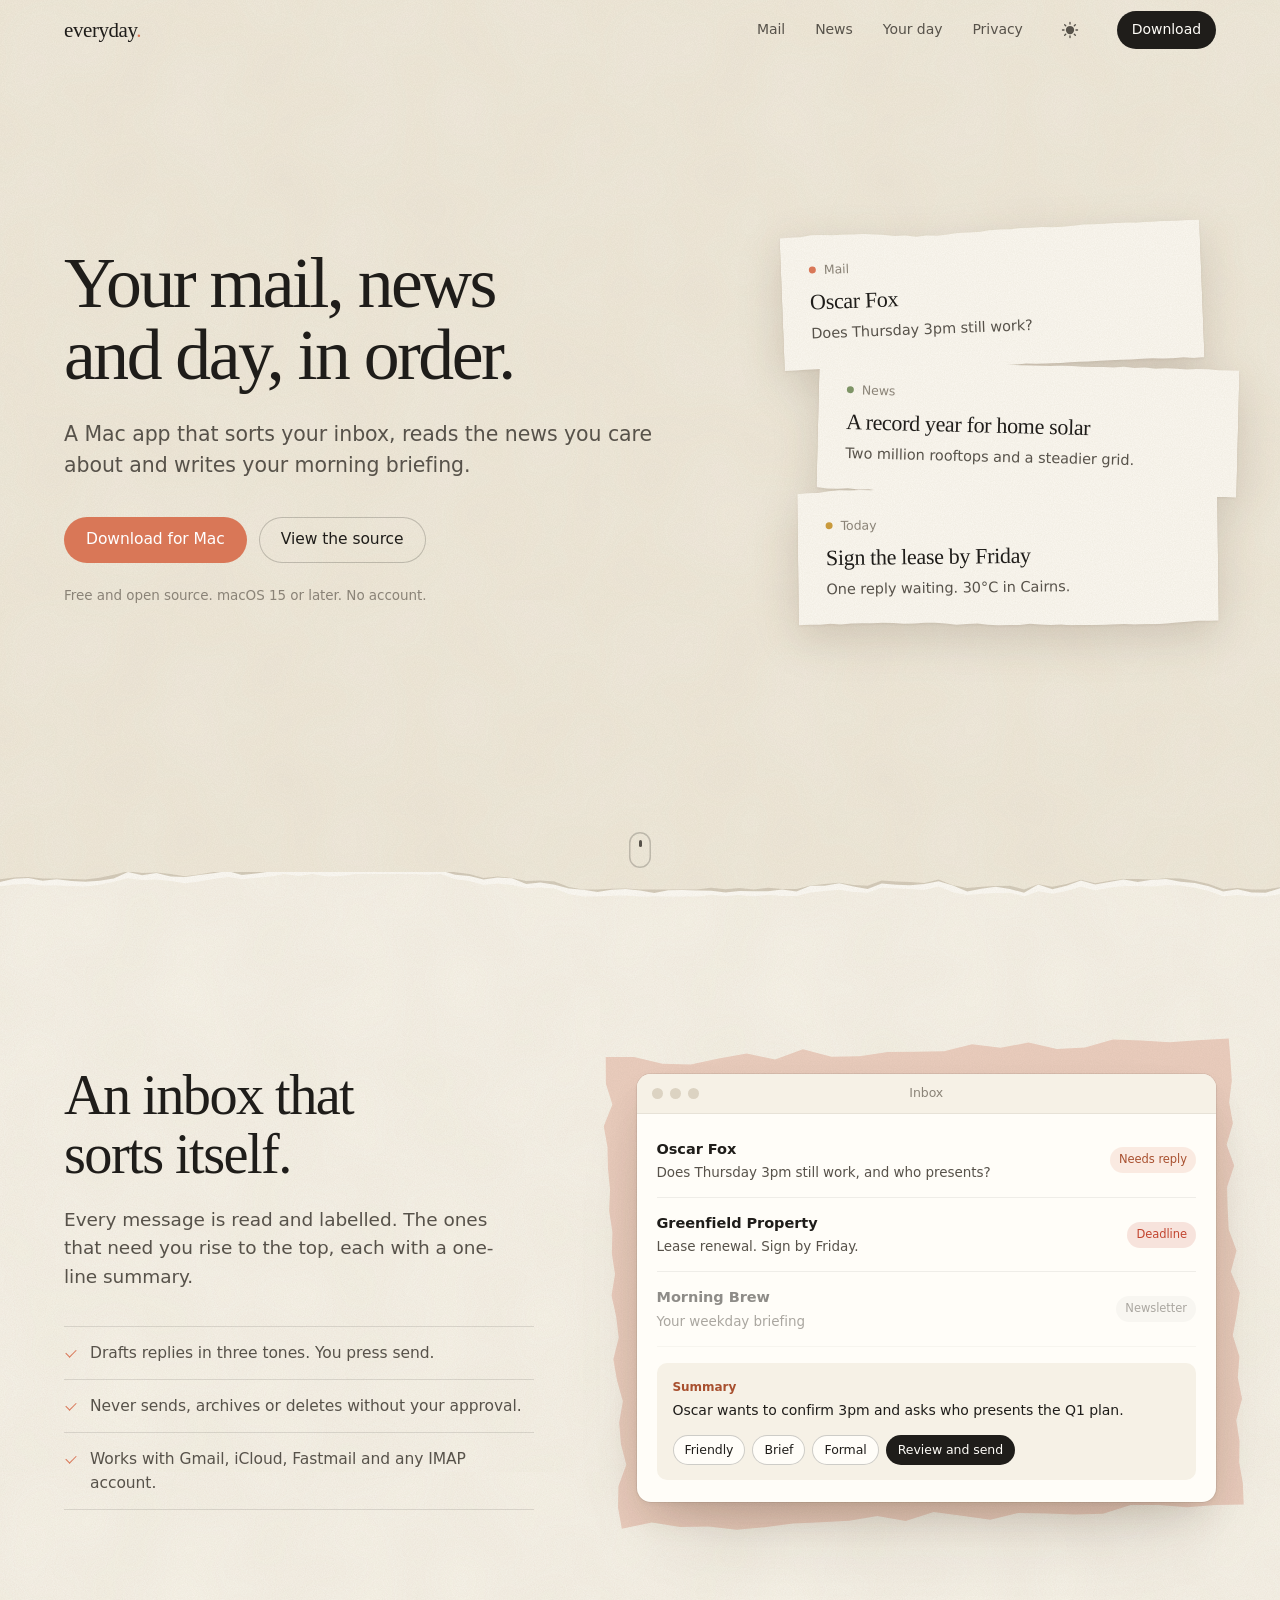
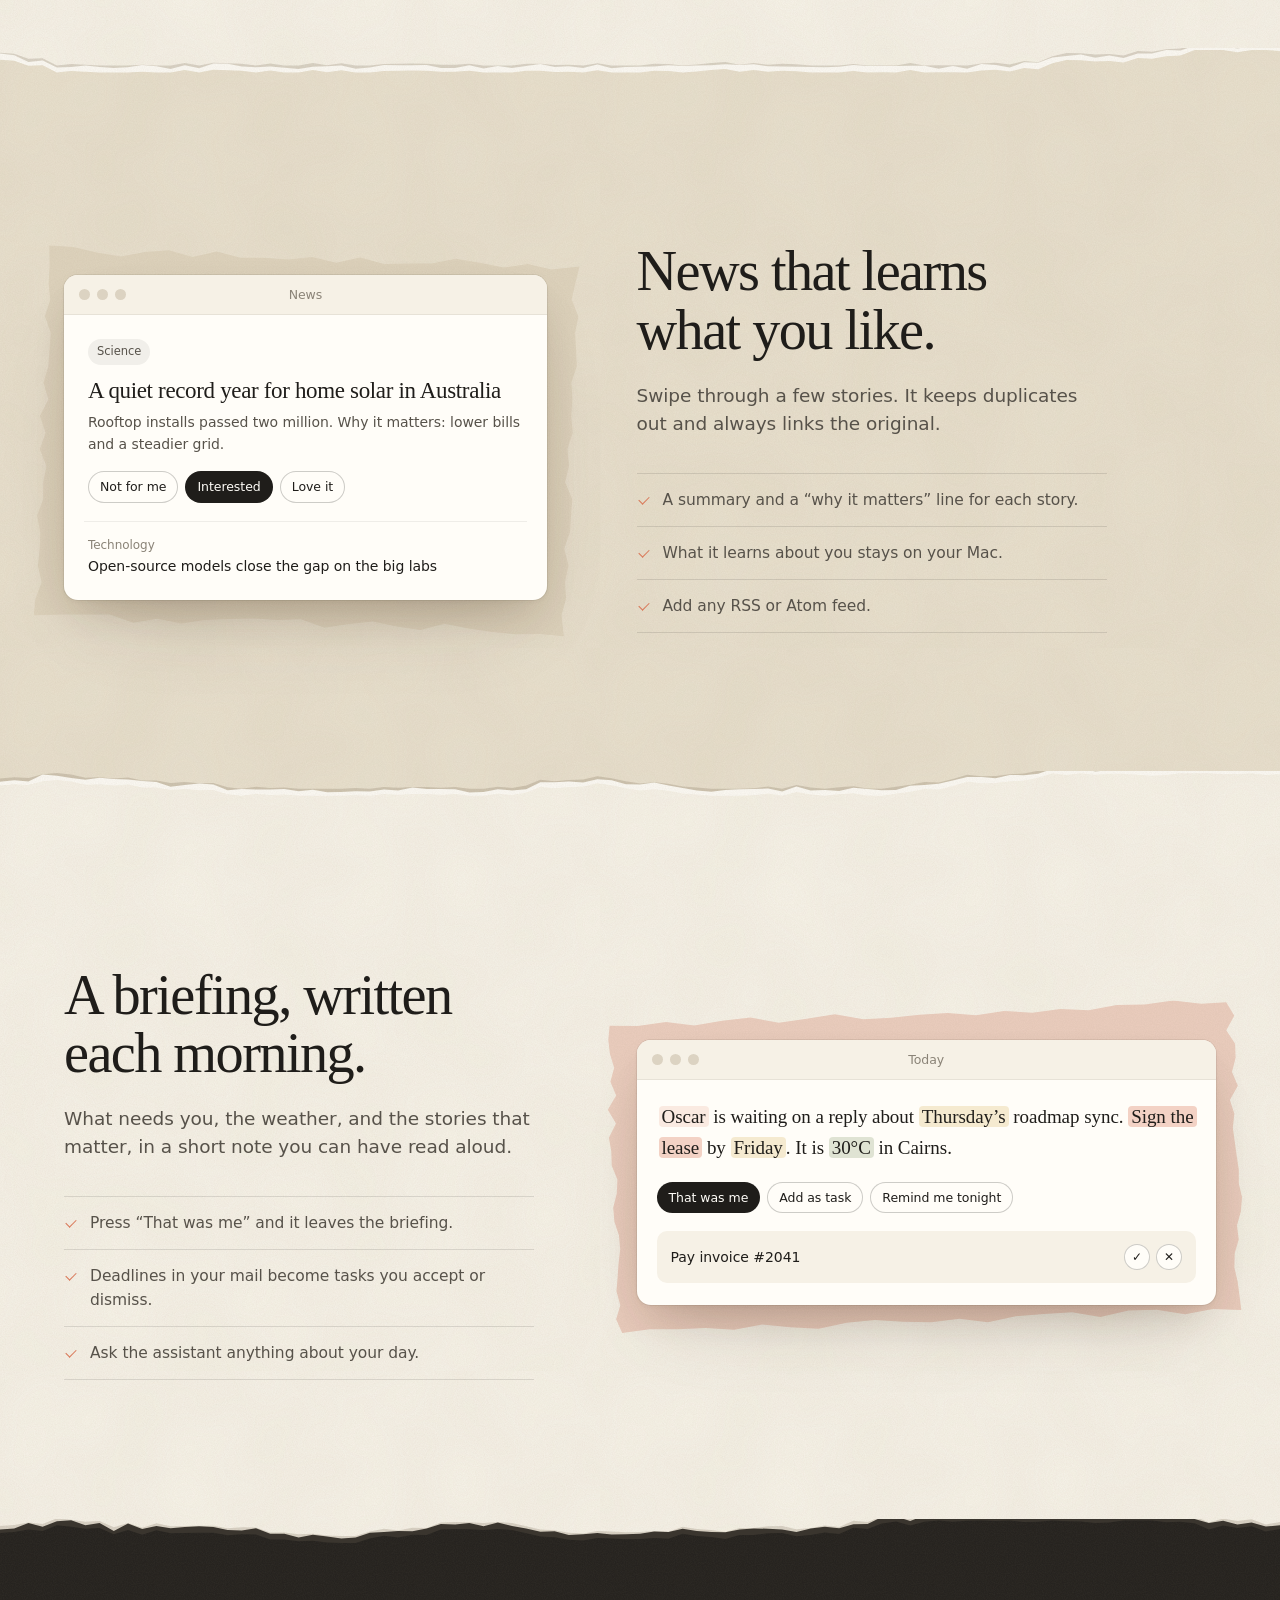
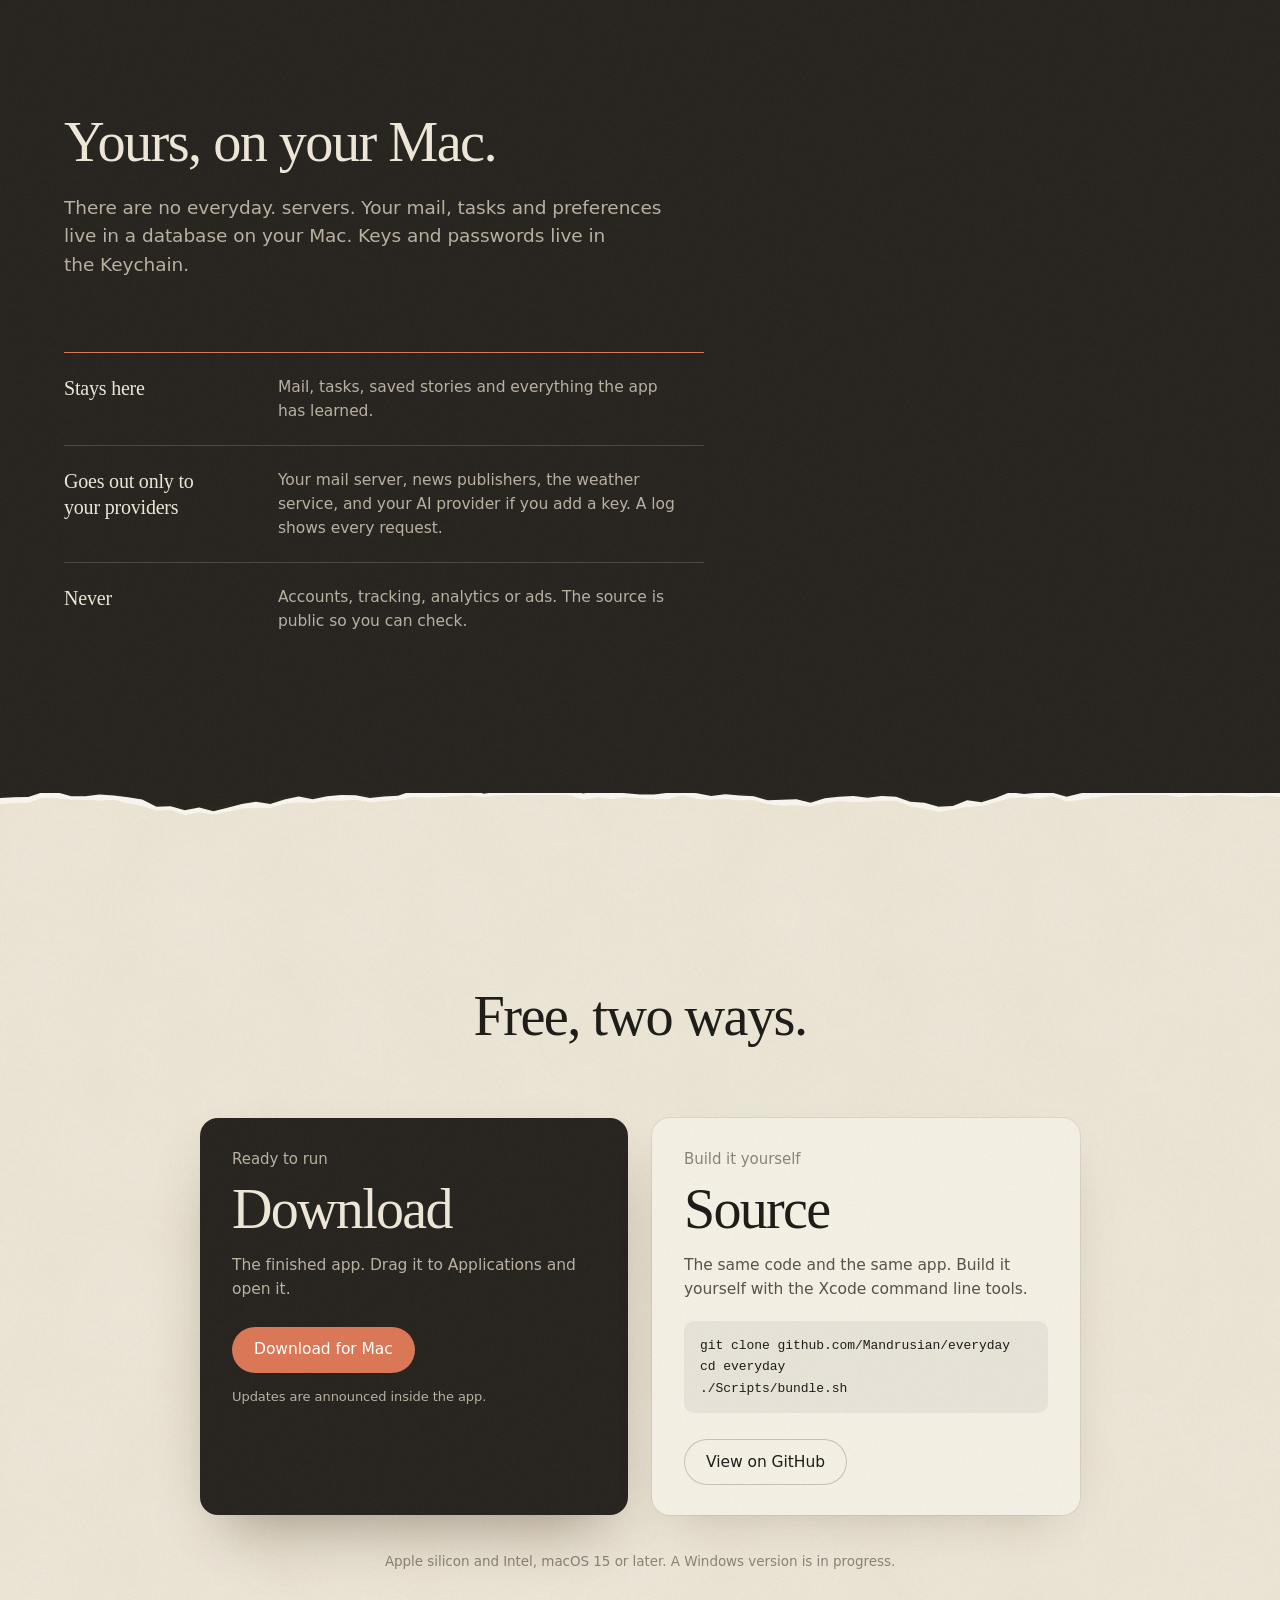
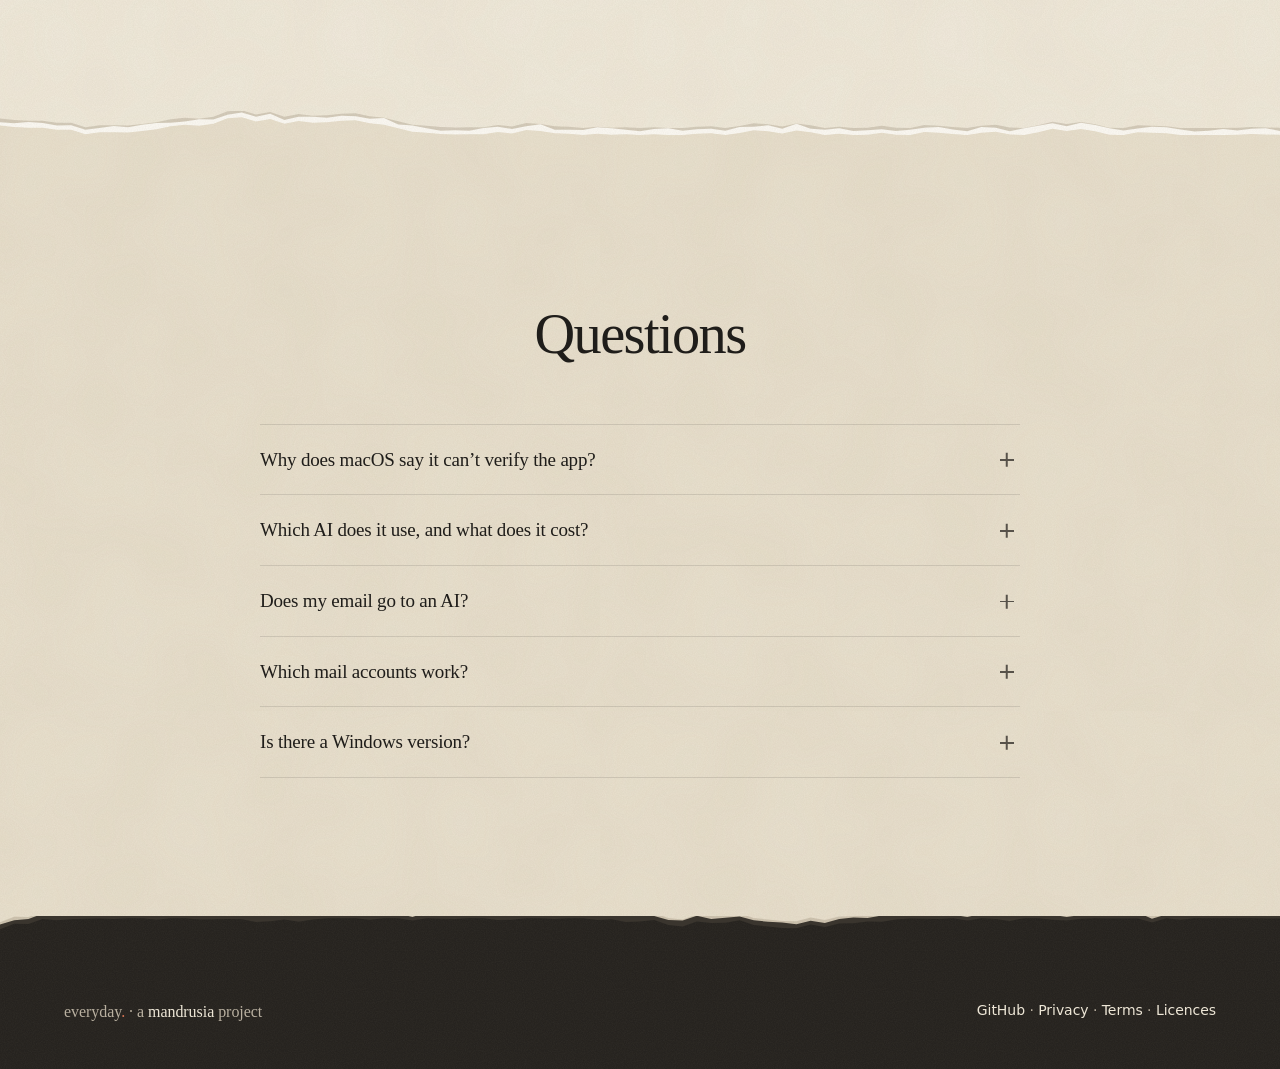
==== commit b238975c: "Add terms of use and licences pages, rewrite the privacy policy, credit Open-Meteo in the app Co-Aut" ====
--- a/site/index.html
+++ b/site/index.html
@@ -174,7 +174,7 @@
   <div class="bg" aria-hidden="true"></div>
   <div class="wrap">
     <span>everyday<b>.</b> · a <a href="https://mandrusia.tech">mandrusia</a> project</span>
-    <span><a href="#" data-repo>GitHub</a> · <a href="privacy.html">Privacy policy</a></span>
+    <span><a href="#" data-repo>GitHub</a> · <a href="privacy.html">Privacy</a> · <a href="terms.html">Terms</a> · <a href="licenses.html">Licences</a></span>
   </div>
 </footer>
 
--- a/site/css/style.css
+++ b/site/css/style.css
@@ -410,3 +410,23 @@
 .doc li { margin: 10px 0; }
 .doc li strong { color: var(--ink); font-weight: 600; }
 .doc code { font: 14px var(--mono); background: var(--chip); padding: 1px 5px; border-radius: 5px; }
+
+/* Legal pages: a small table of the documents and readable long-form text */
+.doc .legal-nav { display: flex; flex-wrap: wrap; gap: 6px 18px; margin-top: 56px; font-size: 14px; }
+.doc .legal-nav a { color: var(--ink-2); text-decoration: none; padding-bottom: 2px; border-bottom: 1px solid transparent; }
+.doc .legal-nav a:hover { color: var(--ink); }
+.doc .legal-nav a[aria-current="page"] { color: var(--ink); border-bottom-color: var(--clay); }
+.doc h1 { margin-top: 28px; }
+.doc .meta { margin-top: 14px; font-size: 14px; color: var(--ink-3); }
+.doc .summary { margin-top: 28px; padding: 20px 22px; border-radius: 12px; background: var(--chip); }
+.doc .summary p { color: var(--ink); }
+.doc .summary p + p { margin-top: 8px; }
+.doc h3 { margin-top: 26px; font-size: 18px; letter-spacing: -.01em; }
+.doc a { color: var(--clay-text); }
+.doc p + p { margin-top: 12px; }
+.doc table { width: 100%; margin-top: 14px; border-collapse: collapse; font-size: 14.5px; }
+.doc th, .doc td { text-align: left; vertical-align: top; padding: 10px 12px 10px 0; border-bottom: 1px solid var(--rule); color: var(--ink-2); }
+.doc th { color: var(--ink); font-weight: 600; }
+.doc .caps { font-weight: 600; color: var(--ink); }
+.doc .foot-note { margin-top: 56px; padding-top: 18px; border-top: 1px solid var(--rule); font-size: 14px; color: var(--ink-3); }
+.doc a.back { color: var(--ink); }
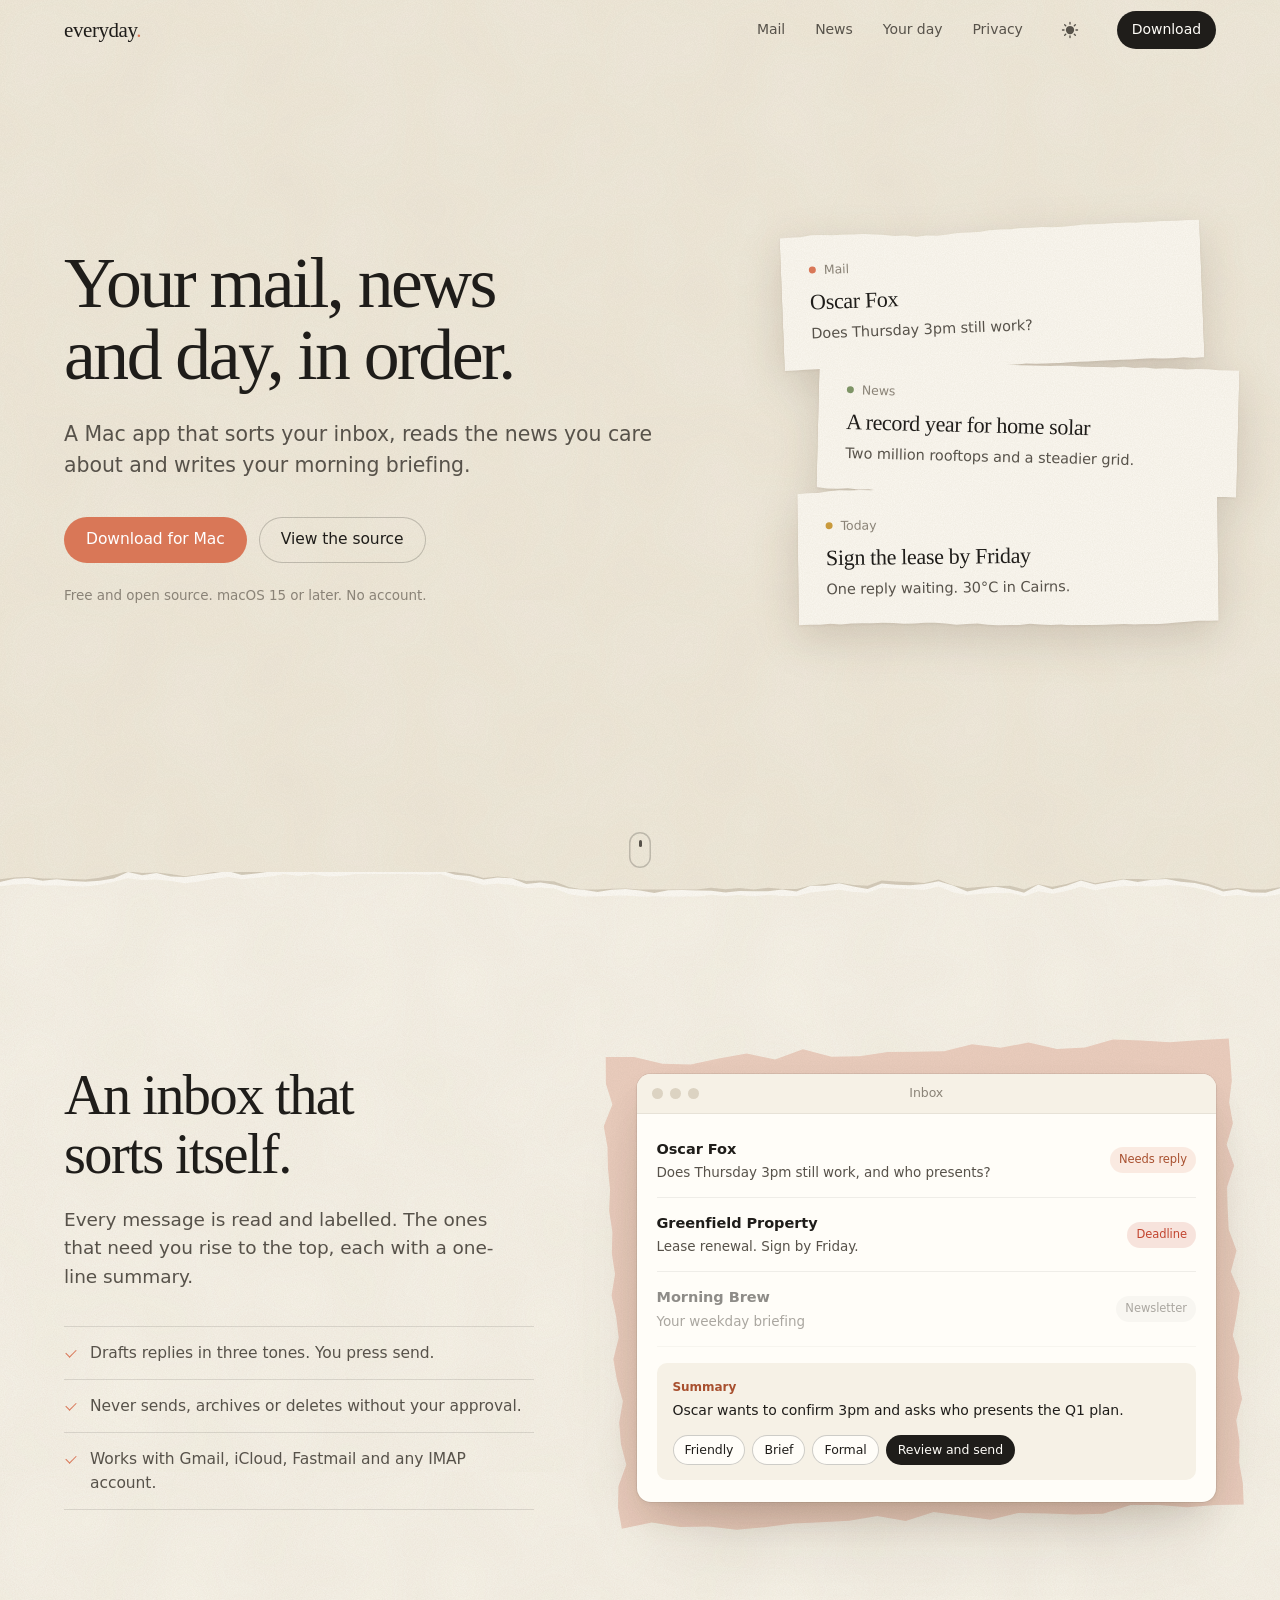
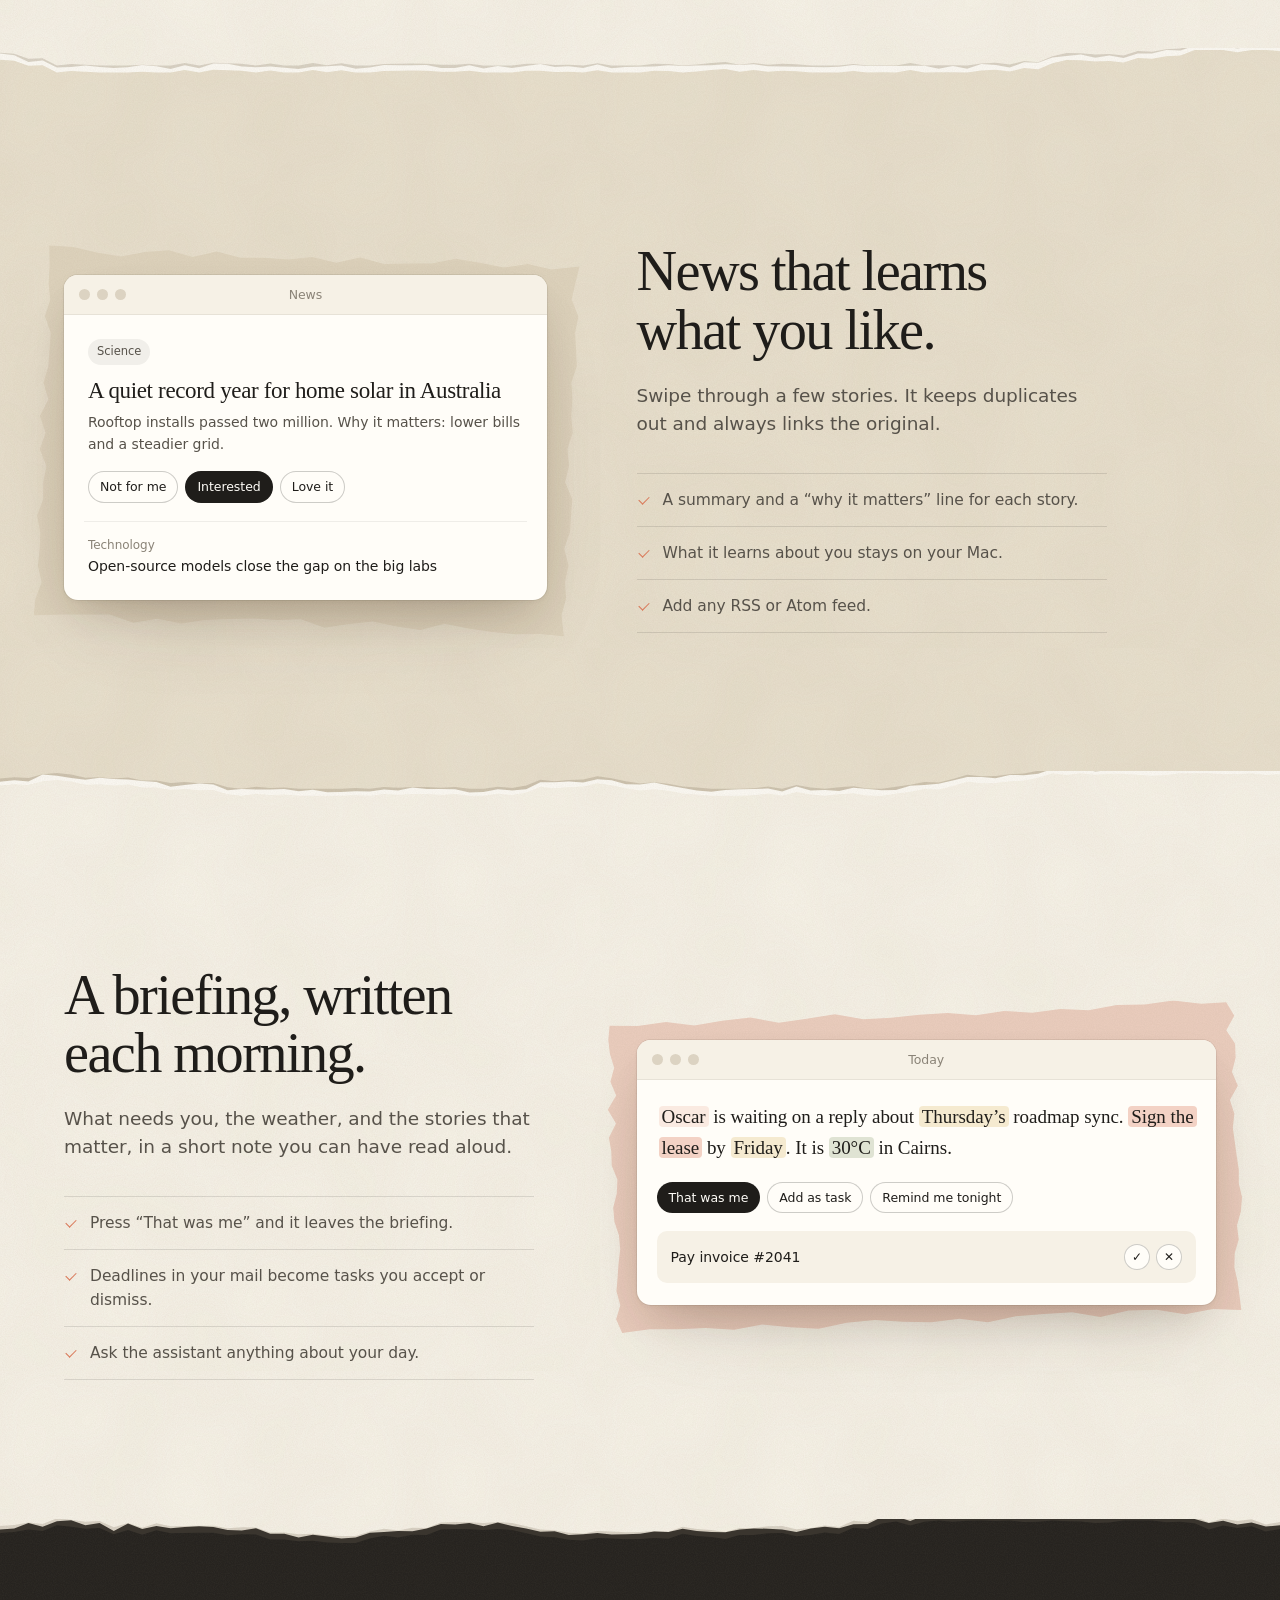
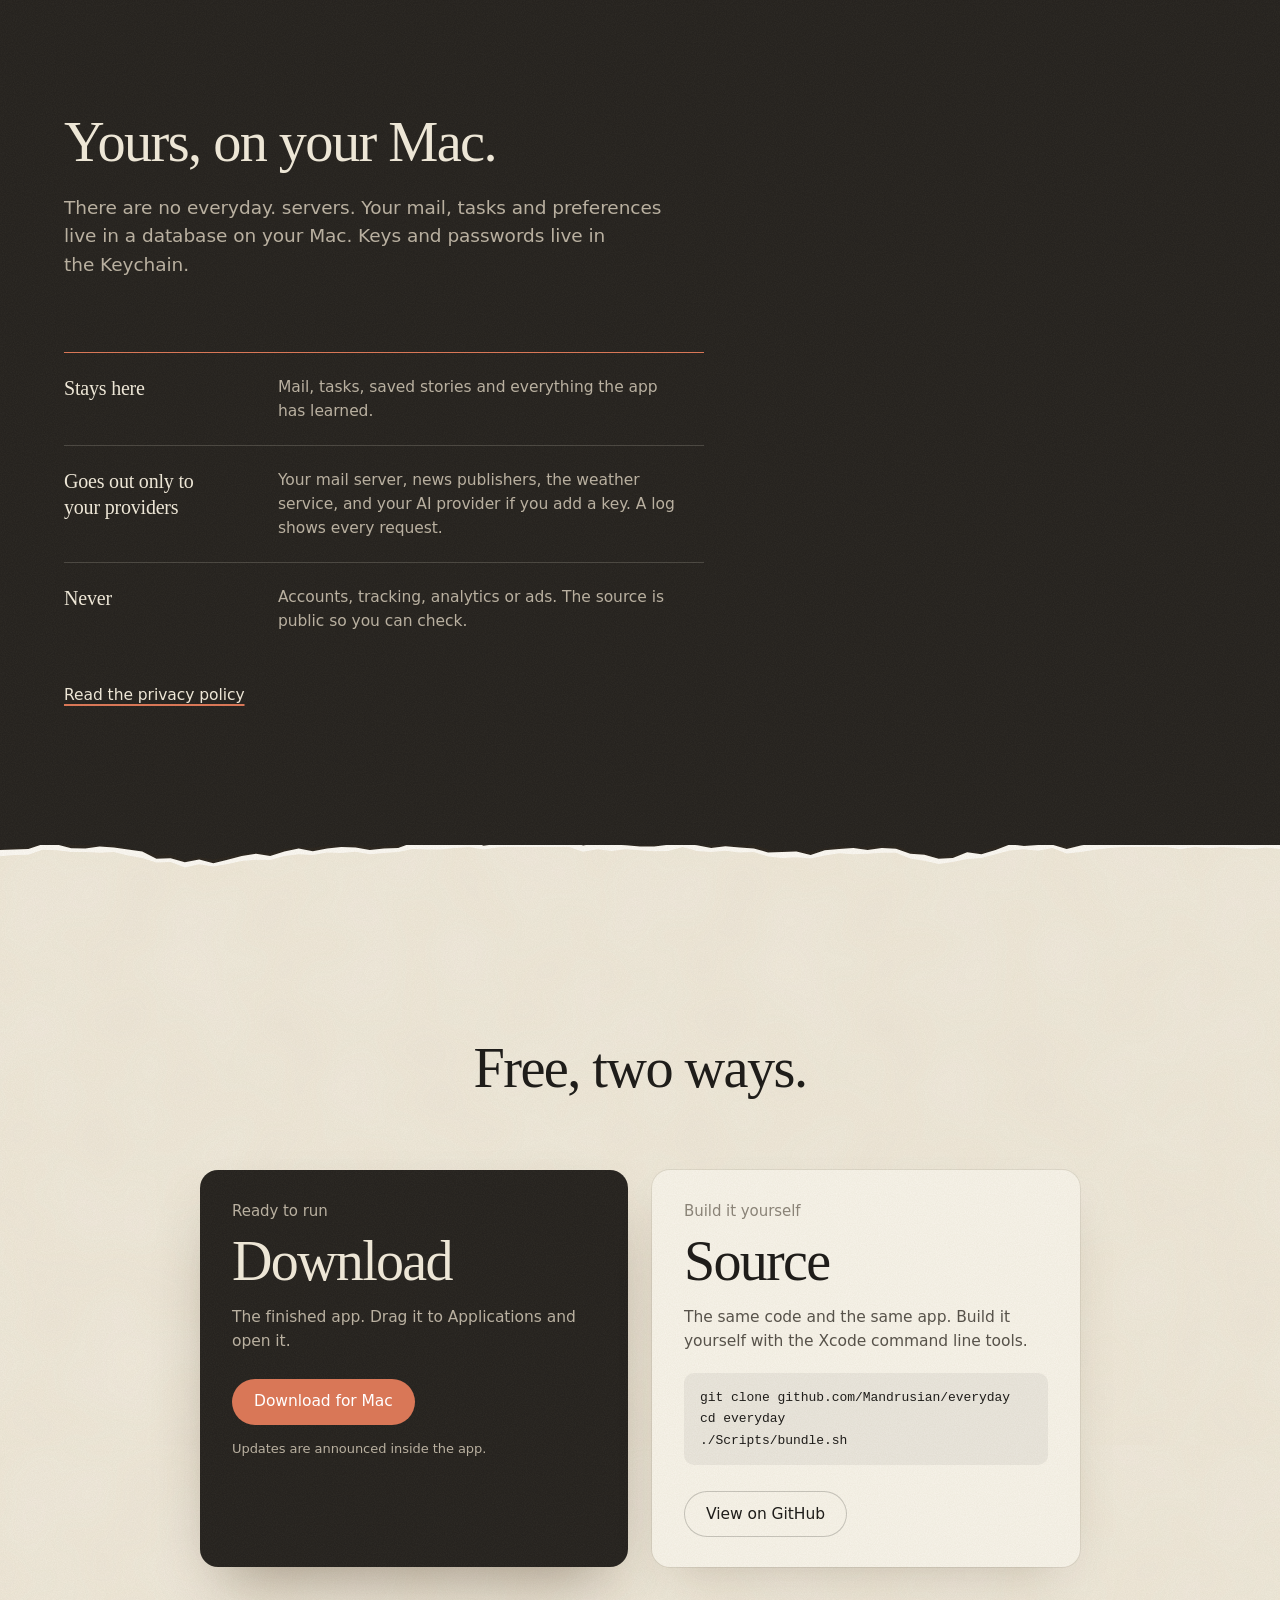
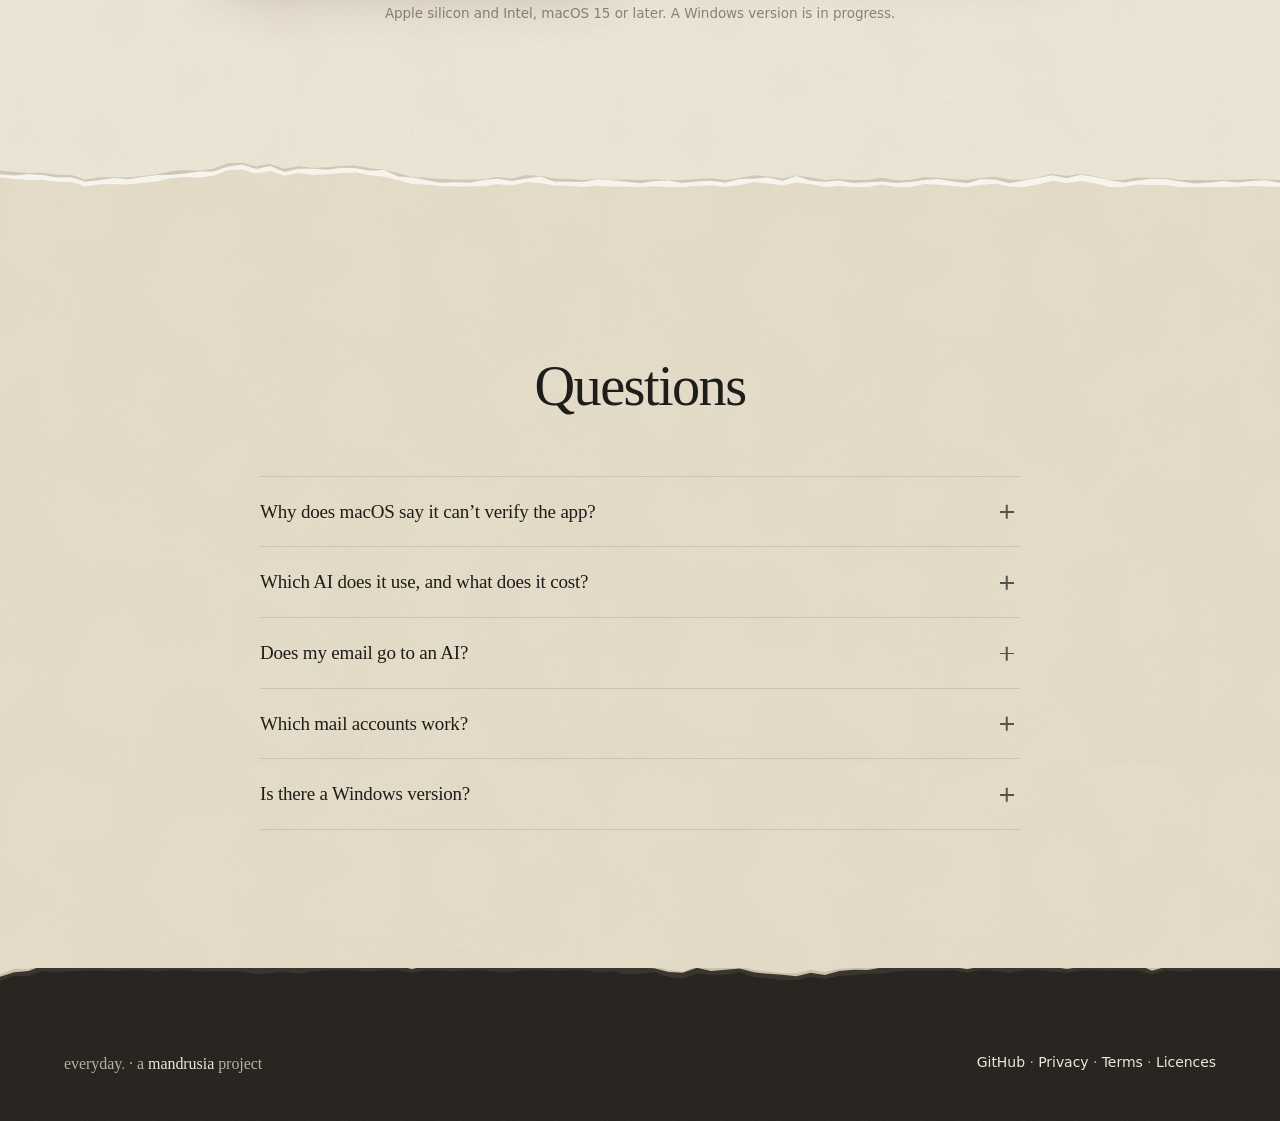
==== commit 782451cf: "Link the privacy policy from the privacy section Co-Authored-By: Claude Opus 5.5 <noreply@anthropic." ====
--- a/site/index.html
+++ b/site/index.html
@@ -126,6 +126,7 @@
         <div><h3>Goes out only to your providers</h3><p>Your mail server, news publishers, the weather service, and your AI provider if you add a key. A log shows every request.</p></div>
         <div><h3>Never</h3><p>Accounts, tracking, analytics or ads. The source is public so you can check.</p></div>
       </div>
+      <p class="more"><a href="privacy.html">Read the privacy policy</a></p>
     </div>
   </section>
 
--- a/site/css/style.css
+++ b/site/css/style.css
@@ -310,6 +310,7 @@
 #get h2 { max-width: 14em; margin-inline: auto; }
 .tickets { display: grid; grid-template-columns: repeat(2, minmax(0, 1fr)); gap: 24px; max-width: 880px; margin: clamp(48px, 6vw, 72px) auto 0; text-align: left; }
 .ticket {
+  min-width: 0;
   position: relative; display: flex; flex-direction: column; align-items: flex-start;
   padding: 34px 32px 30px; border-radius: 18px;
   background: var(--grain), var(--paper);
@@ -362,13 +363,13 @@
 
 /* ---------- Narrow screens ---------- */
 @media (max-width: 900px) {
-  .split { grid-template-columns: 1fr; gap: 56px; }
+  .split { grid-template-columns: minmax(0, 1fr); gap: 56px; }
   .split.flip .copy { order: 0; }
   .copy { max-width: 560px; }
   .trio { max-width: none; }
-  .tickets { grid-template-columns: 1fr; max-width: 480px; }
+  .tickets { grid-template-columns: minmax(0, 1fr); max-width: 480px; }
   .hero { min-height: 0; padding-top: 128px; }
-  .hero-grid { grid-template-columns: 1fr; gap: 64px; }
+  .hero-grid { grid-template-columns: minmax(0, 1fr); gap: 64px; }
   .slips { justify-self: center; max-width: 380px; }
 }
 @media (max-width: 720px) {
@@ -382,6 +383,12 @@
   .slip { padding: 22px 22px 24px; }
   .ui { padding: 6px 14px 16px; }
   .ticket { padding: 28px 24px 24px; }
+  .price { font-size: 44px; }
+  .ticket pre { font-size: 12.5px; -webkit-overflow-scrolling: touch; }
+  .nav { padding: 0 16px; }
+  .brand { font-size: 19px; }
+  .nav .pill { padding: 7px 13px; font-size: 13.5px; }
+  .theme { width: 32px; height: 32px; }
   .trio > div { grid-template-columns: 1fr; gap: 8px; }
   .btns span { font-size: 12px; }
   .scroll-hint { display: none; }
@@ -430,3 +437,22 @@
 .doc .caps { font-weight: 600; color: var(--ink); }
 .doc .foot-note { margin-top: 56px; padding-top: 18px; border-top: 1px solid var(--rule); font-size: 14px; color: var(--ink-3); }
 .doc a.back { color: var(--ink); }
+
+/* Never let anything widen the page on small screens. */
+html, body { max-width: 100%; overflow-x: clip; }
+@media (max-width: 380px) {
+  .hero h1 { font-size: 40px; }
+  .cta .btn { width: 100%; }
+}
+/* Legal tables stack into cards on phones. */
+@media (max-width: 600px) {
+  .doc table, .doc tbody, .doc tr, .doc td { display: block; width: 100%; }
+  .doc tr:first-child { display: none; }
+  .doc tr { padding: 12px 0; border-bottom: 1px solid var(--rule); }
+  .doc td { border: 0; padding: 2px 0; }
+  .doc td:first-child { color: var(--ink); font-weight: 600; }
+}
+
+.ink .more { margin-top: 28px; font-size: 15.5px; }
+.ink .more a { color: var(--on-night); text-decoration: underline; text-decoration-color: var(--clay); text-underline-offset: 4px; text-decoration-thickness: 1.5px; transition: color .2s; }
+.ink .more a:hover { color: var(--clay); }
